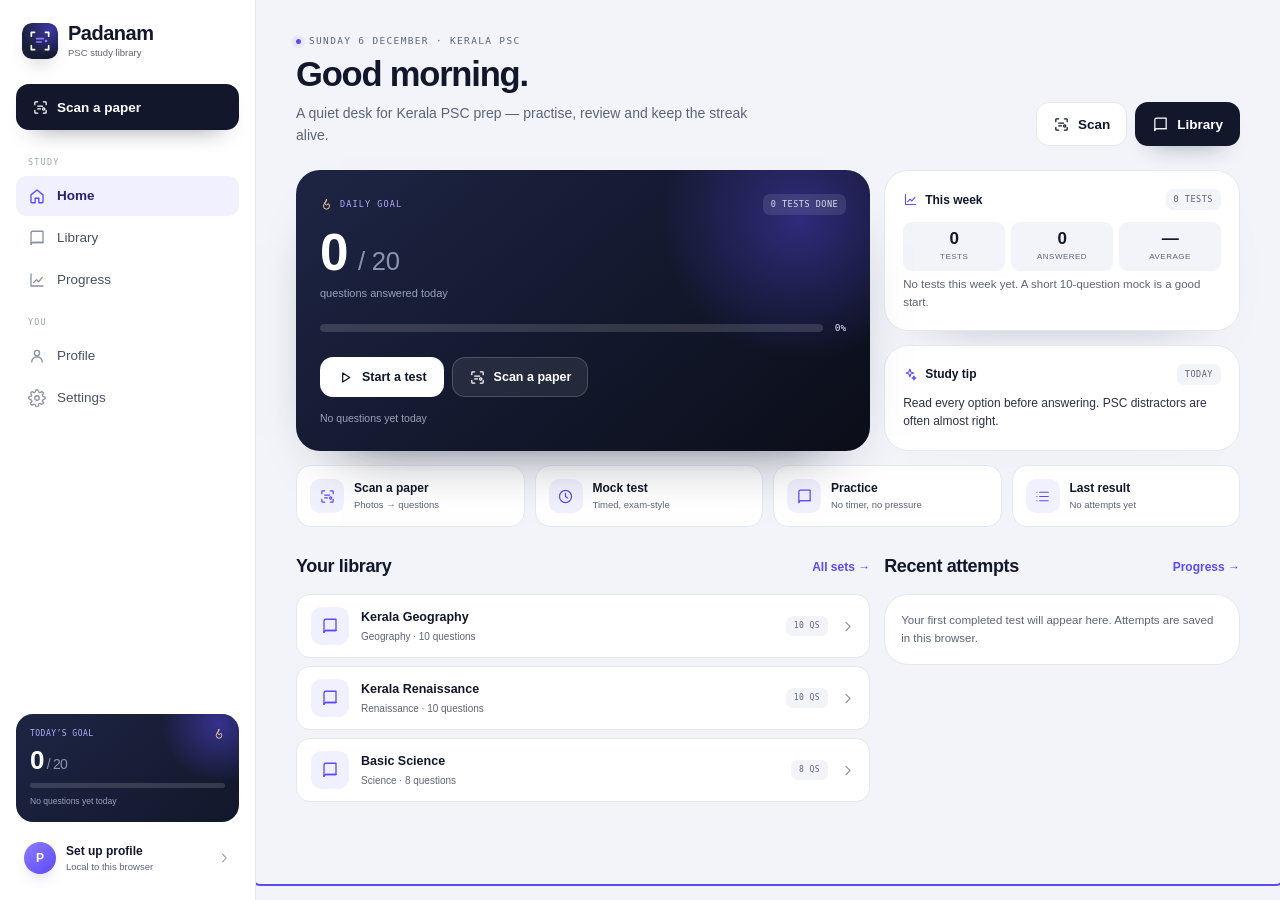
==== web/index.html @ 35c9daf8 "Add browser app with secure Cloudflare Pages scanning proxy" ====
<!doctype html>
<html lang="en">
<head>
<meta charset="utf-8">
<meta name="viewport" content="width=device-width, initial-scale=1, viewport-fit=cover">
<title>Padanam — PSC practice, in your browser</title>
<meta name="description" content="Padanam for the web: scan PSC question papers with Gemini or a custom OpenAI-compatible API, keep a bilingual library, and take practice or timed mock exams. All data stays in your browser.">
<meta name="theme-color" content="#F2F4F9">
<meta name="color-scheme" content="light">
<meta property="og:title" content="Padanam for the web">
<meta property="og:description" content="A bilingual, local-first PSC question library — scan with Gemini or your own OpenAI-compatible endpoint, practise and review in your browser.">
<link rel="icon" href="assets/favicon.svg" type="image/svg+xml">
<link rel="manifest" href="manifest.webmanifest">
<link rel="preload" href="assets/fonts/bricolage_600.ttf" as="font" type="font/ttf" crossorigin>
<link rel="preload" href="assets/fonts/dm_sans_400.ttf" as="font" type="font/ttf" crossorigin>
<link rel="stylesheet" href="css/tokens.css">
<link rel="stylesheet" href="css/app.css">
<link rel="stylesheet" href="css/views.css">
<link rel="stylesheet" href="css/account.css">
<script src="js/data.js" defer></script>
<script src="js/core.js" defer></script>
<script src="js/gemini.js" defer></script>
<script src="js/views.js" defer></script>
<script src="js/app.js" defer></script>
</head>
<body>

<a class="skip-link" href="#view">Skip to content</a>

<svg class="sprite" aria-hidden="true" focusable="false" xmlns="http://www.w3.org/2000/svg">
  <symbol id="i-home" viewBox="0 0 24 24"><path d="M4 10.5 12 4l8 6.5V20a1 1 0 0 1-1 1h-4.5v-6h-5v6H5a1 1 0 0 1-1-1v-9.5Z"/></symbol>
  <symbol id="i-book" viewBox="0 0 24 24"><path d="M4 5.5A2.5 2.5 0 0 1 6.5 3H20v15H6.5A2.5 2.5 0 0 0 4 20.5V5.5Z"/><path d="M4 20.5A2.5 2.5 0 0 1 6.5 18H20"/></symbol>
  <symbol id="i-scan" viewBox="0 0 24 24"><path d="M4 8V5a1 1 0 0 1 1-1h3M16 4h3a1 1 0 0 1 1 1v3M20 16v3a1 1 0 0 1-1 1h-3M8 20H5a1 1 0 0 1-1-1v-3"/><path d="M8 10h7M8 14h4"/><circle cx="16.5" cy="14" r="1.6"/></symbol>
  <symbol id="i-chart" viewBox="0 0 24 24"><path d="M4 20V4M4 20h16"/><path d="m7.5 15.5 3.8-4 2.9 2.9 4.8-5.9"/></symbol>
  <symbol id="i-user" viewBox="0 0 24 24"><circle cx="12" cy="8" r="3.5"/><path d="M5 20a7 7 0 0 1 14 0"/></symbol>
  <symbol id="i-settings" viewBox="0 0 24 24"><circle cx="12" cy="12" r="3"/><path d="M19.4 15a1.7 1.7 0 0 0 .34 1.87l.06.06a2 2 0 1 1-2.83 2.83l-.06-.06a1.7 1.7 0 0 0-1.87-.34 1.7 1.7 0 0 0-1 1.55V22a2 2 0 1 1-4 0v-.09a1.7 1.7 0 0 0-1.11-1.55 1.7 1.7 0 0 0-1.87.34l-.06.06a2 2 0 1 1-2.83-2.83l.06-.06A1.7 1.7 0 0 0 4.6 15a1.7 1.7 0 0 0-1.55-1H3a2 2 0 1 1 0-4h.09A1.7 1.7 0 0 0 4.64 9a1.7 1.7 0 0 0-.34-1.87l-.06-.06a2 2 0 1 1 2.83-2.83l.06.06A1.7 1.7 0 0 0 9 4.64a1.7 1.7 0 0 0 1-1.55V3a2 2 0 1 1 4 0v.09a1.7 1.7 0 0 0 1 1.55 1.7 1.7 0 0 0 1.87-.34l.06-.06a2 2 0 1 1 2.83 2.83l-.06.06A1.7 1.7 0 0 0 19.36 9v.09a1.7 1.7 0 0 0 1.55 1H21a2 2 0 1 1 0 4h-.09a1.7 1.7 0 0 0-1.51.91Z"/></symbol>
  <symbol id="i-plus" viewBox="0 0 24 24"><path d="M12 5v14M5 12h14"/></symbol>
  <symbol id="i-search" viewBox="0 0 24 24"><circle cx="11" cy="11" r="6.5"/><path d="m16 16 4.5 4.5"/></symbol>
  <symbol id="i-upload" viewBox="0 0 24 24"><path d="M12 16V4m0 0L7.5 8.5M12 4l4.5 4.5"/><path d="M4 15.5V19a1 1 0 0 0 1 1h14a1 1 0 0 0 1-1v-3.5"/></symbol>
  <symbol id="i-image" viewBox="0 0 24 24"><rect x="3" y="4" width="18" height="16" rx="2"/><circle cx="8.5" cy="9.5" r="1.5"/><path d="m4 17 5-5 4 4 3-3 4 4"/></symbol>
  <symbol id="i-camera" viewBox="0 0 24 24"><path d="M4 8h3l1.6-2h6.8L17 8h3a1 1 0 0 1 1 1v9a1 1 0 0 1-1 1H4a1 1 0 0 1-1-1V9a1 1 0 0 1 1-1Z"/><circle cx="12" cy="13.5" r="3.2"/></symbol>
  <symbol id="i-spark" viewBox="0 0 24 24"><path d="M11 3.5 12.6 8 17 9.6 12.6 11.2 11 15.7 9.4 11.2 5 9.6 9.4 8 11 3.5Z"/><path d="M17.5 14.5l.9 2.3 2.1.8-2.1.8-.9 2.3-.9-2.3-2.1-.8 2.1-.8.9-2.3Z"/></symbol>
  <symbol id="i-check" viewBox="0 0 24 24"><path d="m5 12.5 4.2 4.2L19 7"/></symbol>
  <symbol id="i-close" viewBox="0 0 24 24"><path d="m6 6 12 12M18 6 6 18"/></symbol>
  <symbol id="i-clock" viewBox="0 0 24 24"><circle cx="12" cy="12" r="8.5"/><path d="M12 7.5V12l3 2"/></symbol>
  <symbol id="i-target" viewBox="0 0 24 24"><circle cx="12" cy="12" r="8.5"/><circle cx="12" cy="12" r="4.5"/><circle cx="12" cy="12" r="1" fill="currentColor" stroke="none"/></symbol>
  <symbol id="i-flame" viewBox="0 0 24 24"><path d="M12 3c.6 3.2-2.6 4.4-2.6 7A3.2 3.2 0 0 0 12 13c1.8 0 3-1.3 3-3 1.5 1.2 2.5 3 2.5 5A5.5 5.5 0 0 1 6.5 15c0-4 3.4-6.4 5.5-12Z"/></symbol>
  <symbol id="i-trophy" viewBox="0 0 24 24"><path d="M7 4h10v5a5 5 0 0 1-10 0V4Z"/><path d="M7 5H4v2.5A3.5 3.5 0 0 0 7.5 11M17 5h3v2.5A3.5 3.5 0 0 1 16.5 11M12 14v4M8 21h8M9 18h6"/></symbol>
  <symbol id="i-arrow-right" viewBox="0 0 24 24"><path d="M4.5 12h15M13 5.5l6.5 6.5L13 18.5"/></symbol>
  <symbol id="i-arrow-left" viewBox="0 0 24 24"><path d="M19.5 12h-15M11 5.5 4.5 12l6.5 6.5"/></symbol>
  <symbol id="i-chevron-left" viewBox="0 0 24 24"><path d="m14.5 5.5-6.5 6.5 6.5 6.5"/></symbol>
  <symbol id="i-chevron-right" viewBox="0 0 24 24"><path d="m9.5 5.5 6.5 6.5-6.5 6.5"/></symbol>
  <symbol id="i-chevron-down" viewBox="0 0 24 24"><path d="m5.5 9.5 6.5 6.5 6.5-6.5"/></symbol>
  <symbol id="i-flag" viewBox="0 0 24 24"><path d="M5 21V4"/><path d="M5 5h13l-2.5 4L18 13H5"/></symbol>
  <symbol id="i-trash" viewBox="0 0 24 24"><path d="M4 7h16M9 7V4.5h6V7M6.5 7l1 13h9l1-13M10 11v5M14 11v5"/></symbol>
  <symbol id="i-edit" viewBox="0 0 24 24"><path d="M4 20h4L19 9l-4-4L4 16v4Z"/><path d="m13.5 6.5 4 4"/></symbol>
  <symbol id="i-download" viewBox="0 0 24 24"><path d="M12 3.5v11m0 0 4.2-4.2M12 14.5 7.8 10.3M4.5 19.5h15"/></symbol>
  <symbol id="i-more" viewBox="0 0 24 24"><circle cx="5" cy="12" r="1.4" fill="currentColor" stroke="none"/><circle cx="12" cy="12" r="1.4" fill="currentColor" stroke="none"/><circle cx="19" cy="12" r="1.4" fill="currentColor" stroke="none"/></symbol>
  <symbol id="i-play" viewBox="0 0 24 24"><path d="M8 5.5v13l10-6.5-10-6.5Z"/></symbol>
  <symbol id="i-refresh" viewBox="0 0 24 24"><path d="M20 11a8 8 0 1 0-2.3 6.3"/><path d="M20 4.5V11h-6.5"/></symbol>
  <symbol id="i-alert" viewBox="0 0 24 24"><path d="M12 3 2.8 20h18.4L12 3Z"/><path d="M12 9v5M12 17.3v.2"/></symbol>
  <symbol id="i-cloud" viewBox="0 0 24 24"><path d="M7 18.5h10a3.5 3.5 0 0 0 .5-7 5.5 5.5 0 0 0-10.4-1.6A4.4 4.4 0 0 0 7 18.5Z"/></symbol>
  <symbol id="i-database" viewBox="0 0 24 24"><ellipse cx="12" cy="5.5" rx="7" ry="2.8"/><path d="M5 5.5v13c0 1.5 3.1 2.8 7 2.8s7-1.3 7-2.8v-13"/><path d="M5 12c0 1.5 3.1 2.8 7 2.8s7-1.3 7-2.8"/></symbol>
  <symbol id="i-file" viewBox="0 0 24 24"><path d="M6 3h8l4 4v14H6V3Z"/><path d="M14 3v4h4M9 12h6M9 16h4"/></symbol>
  <symbol id="i-list" viewBox="0 0 24 24"><path d="M8 6h12M8 12h12M8 18h12M4 6h.1M4 12h.1M4 18h.1"/></symbol>
  <symbol id="i-check-circle" viewBox="0 0 24 24"><circle cx="12" cy="12" r="8.5"/><path d="m8.5 12 2.4 2.4 4.6-5"/></symbol>
  <symbol id="i-x-circle" viewBox="0 0 24 24"><circle cx="12" cy="12" r="8.5"/><path d="m9 9 6 6M15 9l-6 6"/></symbol>
  <symbol id="i-lock" viewBox="0 0 24 24"><rect x="4.5" y="10" width="15" height="10.5" rx="2"/><path d="M8 10V7.5a4 4 0 0 1 8 0V10"/></symbol>
  <symbol id="i-eye" viewBox="0 0 24 24"><path d="M2.5 12S6 5.5 12 5.5 21.5 12 21.5 12 18 18.5 12 18.5 2.5 12 2.5 12Z"/><circle cx="12" cy="12" r="3"/></symbol>
  <symbol id="i-import" viewBox="0 0 24 24"><path d="M12 3.5v11m0 0 4.2-4.2M12 14.5 7.8 10.3"/><path d="M4 15v4a1 1 0 0 0 1 1h14a1 1 0 0 0 1-1v-4"/></symbol>
  <symbol id="i-bookmark" viewBox="0 0 24 24"><path d="M6 3h12v18l-6-4.5L6 21V3Z"/></symbol>
  <symbol id="i-grid" viewBox="0 0 24 24"><rect x="3.5" y="3.5" width="7" height="7" rx="1.5"/><rect x="13.5" y="3.5" width="7" height="7" rx="1.5"/><rect x="3.5" y="13.5" width="7" height="7" rx="1.5"/><rect x="13.5" y="13.5" width="7" height="7" rx="1.5"/></symbol>
</svg>

<div class="app-shell" id="appShell">

  <!-- Desktop rail -->
  <aside class="rail" aria-label="Primary">
    <a class="brand" href="#/home">
      <img class="brand-mark" src="assets/logo.svg" alt="" width="36" height="36">
      <span class="brand-copy">
        <strong>Padanam</strong>
        <small>PSC study library</small>
      </span>
    </a>

    <a class="btn btn-primary rail-cta" href="#/scan">
      <svg class="icon" aria-hidden="true"><use href="#i-scan"/></svg>
      Scan a paper
    </a>

    <nav class="rail-nav" aria-label="Sections">
      <p class="rail-label mono">Study</p>
      <a href="#/home" data-nav="home"><svg class="icon" aria-hidden="true"><use href="#i-home"/></svg>Home</a>
      <a href="#/library" data-nav="library"><svg class="icon" aria-hidden="true"><use href="#i-book"/></svg>Library</a>
      <a href="#/progress" data-nav="progress"><svg class="icon" aria-hidden="true"><use href="#i-chart"/></svg>Progress</a>
      <p class="rail-label mono">You</p>
      <a href="#/profile" data-nav="profile"><svg class="icon" aria-hidden="true"><use href="#i-user"/></svg>Profile</a>
      <a href="#/settings" data-nav="settings"><svg class="icon" aria-hidden="true"><use href="#i-settings"/></svg>Settings</a>
    </nav>

    <div class="rail-bottom">
      <div class="rail-goal">
        <div class="rail-goal-top">
          <span class="mono">Today’s goal</span>
          <svg class="icon" aria-hidden="true"><use href="#i-flame"/></svg>
        </div>
        <p class="rail-goal-value"><span data-bind="goal-done">0</span><span class="muted"> / <span data-bind="goal-total">20</span></span></p>
        <div class="progress progress--dark"><span data-bind="goal-bar" style="width:0%"></span></div>
        <p class="rail-goal-note" data-bind="goal-note">No questions yet today</p>
      </div>

      <a class="rail-user" href="#/profile">
        <span class="avatar avatar--sm" data-bind="avatar">P</span>
        <span class="rail-user-copy">
          <strong data-bind="user-name">Set up profile</strong>
          <small>Local to this browser</small>
        </span>
        <svg class="icon" aria-hidden="true"><use href="#i-chevron-right"/></svg>
      </a>
    </div>
  </aside>

  <!-- Mobile top bar -->
  <header class="mobile-top">
    <a class="brand" href="#/home">
      <img class="brand-mark" src="assets/logo.svg" alt="" width="32" height="32">
      <span class="brand-copy">
        <strong>Padanam</strong>
      </span>
    </a>
    <div class="mobile-actions">
      <a class="icon-btn" href="#/settings" aria-label="Settings">
        <svg class="icon" aria-hidden="true"><use href="#i-settings"/></svg>
      </a>
      <a class="avatar avatar--sm" href="#/profile" data-bind="avatar" aria-label="Profile">P</a>
    </div>
  </header>

  <div class="app-main">
    <main class="view" id="view" tabindex="-1">
      <div class="boot">
        <img src="assets/logo.svg" alt="" width="46" height="46">
        <p>Opening your library…</p>
      </div>
    </main>
  </div>

  <!-- Mobile tabs -->
  <nav class="tabbar" aria-label="Sections">
    <a href="#/home" data-nav="home"><svg class="icon" aria-hidden="true"><use href="#i-home"/></svg><span>Home</span></a>
    <a href="#/library" data-nav="library"><svg class="icon" aria-hidden="true"><use href="#i-book"/></svg><span>Library</span></a>
    <a class="tabbar-scan" href="#/scan" data-nav="scan" aria-label="Scan a paper">
      <span class="tabbar-scan-btn"><svg class="icon" aria-hidden="true"><use href="#i-scan"/></svg></span>
      <span>Scan</span>
    </a>
    <a href="#/progress" data-nav="progress"><svg class="icon" aria-hidden="true"><use href="#i-chart"/></svg><span>Progress</span></a>
    <a href="#/profile" data-nav="profile"><svg class="icon" aria-hidden="true"><use href="#i-user"/></svg><span>Profile</span></a>
  </nav>
</div>

<input type="file" id="importFile" accept="application/json,.json" hidden>

<div id="modalRoot"></div>
<div id="toastRoot" class="toast-root" aria-live="polite" aria-atomic="false"></div>
<p class="sr-only" id="live" role="status" aria-live="polite"></p>

<noscript>
  <div class="noscript">Padanam is a browser app, so JavaScript needs to be enabled. Your library is stored locally in this browser.</div>
</noscript>

</body>
</html>
---- web/css/tokens.css ----
/* =========================================================
   Padanam web — tokens, base UI, forms, overlays
   ========================================================= */

/* ── Fonts ─────────────────────────────────────────────── */
@font-face { font-family: "Bricolage Grotesque"; src: url("../assets/fonts/bricolage_600.ttf") format("truetype"); font-weight: 600; font-style: normal; font-display: swap; }
@font-face { font-family: "Bricolage Grotesque"; src: url("../assets/fonts/bricolage_700.ttf") format("truetype"); font-weight: 700; font-style: normal; font-display: swap; }
@font-face { font-family: "DM Sans"; src: url("../assets/fonts/dm_sans_400.ttf") format("truetype"); font-weight: 400; font-style: normal; font-display: swap; }
@font-face { font-family: "DM Sans"; src: url("../assets/fonts/dm_sans_500.ttf") format("truetype"); font-weight: 500; font-style: normal; font-display: swap; }
@font-face { font-family: "DM Sans"; src: url("../assets/fonts/dm_sans_600.ttf") format("truetype"); font-weight: 600; font-style: normal; font-display: swap; }
@font-face { font-family: "DM Sans"; src: url("../assets/fonts/dm_sans_700.ttf") format("truetype"); font-weight: 700; font-style: normal; font-display: swap; }
@font-face { font-family: "IBM Plex Mono"; src: url("../assets/fonts/plex_mono_400.ttf") format("truetype"); font-weight: 400; font-style: normal; font-display: swap; }
@font-face { font-family: "IBM Plex Mono"; src: url("../assets/fonts/plex_mono_500.ttf") format("truetype"); font-weight: 500; font-style: normal; font-display: swap; }
@font-face { font-family: "Noto Sans Malayalam"; src: url("../assets/fonts/noto_malayalam_400.ttf") format("truetype"); font-weight: 400; font-style: normal; font-display: swap; }
@font-face { font-family: "Noto Sans Malayalam"; src: url("../assets/fonts/noto_malayalam_600.ttf") format("truetype"); font-weight: 600; font-style: normal; font-display: swap; }

/* ── Tokens ────────────────────────────────────────────── */
:root {
  --cloud: #F2F4F9;
  --white: #FFFFFF;
  --navy: #12172B;
  --ink: #12172B;
  --ink-soft: #2B3247;
  --muted: #5D6478;
  --placeholder: #8B91A3;
  --hairline: #E6E8F0;
  --hairline-strong: #D8DCE7;
  --track: #E4E7F0;
  --track-soft: #EDEFF6;
  --surface: #FFFFFF;
  --surface-muted: #F3F4F9;
  --surface-field: #F7F8FB;

  --indigo: #5B4BF6;
  --indigo-deep: #4A3AE2;
  --indigo-soft: #E9E7FE;
  --indigo-wash: #F1F0FE;
  --indigo-text: #2A2170;
  --indigo-pale: #B4AAFF;
  --indigo-mid: #8E7CFF;

  --success: #0F9E7E;
  --success-ink: #0B6B52;
  --success-soft: #E9F7F1;
  --success-wash: #EAF8F2;
  --success-bright: #7DE3C0;
  --amber: #F59E0B;
  --amber-deep: #D99000;
  --amber-ink: #8A5A00;
  --amber-soft: #FFF6E8;
  --orange: #F97316;
  --orange-soft: #FFF1E4;
  --danger: #D64545;
  --danger-ink: #973434;
  --danger-soft: #FDECEC;

  --card-top: #1E2544;
  --card-bottom: #12172B;
  --dark: #0B0E18;
  --dark-surface: #141A2E;

  --font-display: "Bricolage Grotesque", "Trebuchet MS", sans-serif;
  --font-body: "DM Sans", "Segoe UI", sans-serif;
  --font-mono: "IBM Plex Mono", "Cascadia Mono", monospace;
  --font-ml: "Noto Sans Malayalam", "Nirmala UI", sans-serif;

  --rail-w: 256px;
  --top-h: 64px;
  --tab-h: 72px;
  --radius: 24px;
  --radius-md: 18px;
  --radius-sm: 13px;
  --shadow-card: 0 26px 60px -52px rgba(18, 23, 43, .55);
  --shadow-pop: 0 34px 70px -30px rgba(18, 23, 43, .45);
  --ease: cubic-bezier(.2, .65, .3, 1);
}

/* ── Reset & base ─────────────────────────────────────── */
*, *::before, *::after { box-sizing: border-box; }
html { -webkit-text-size-adjust: 100%; scroll-behavior: smooth; }
body {
  margin: 0;
  min-height: 100vh;
  background: var(--cloud);
  color: var(--navy);
  font-family: var(--font-body);
  font-size: 15px;
  line-height: 1.5;
  -webkit-font-smoothing: antialiased;
  text-rendering: optimizeLegibility;
}
body.modal-open { overflow: hidden; }

img, svg { display: block; max-width: 100%; }
a { color: inherit; }
p { margin: 0; }
h1, h2, h3, h4 { margin: 0; font-family: var(--font-display); font-weight: 600; letter-spacing: -.02em; }
ul, ol, dl, dd { margin: 0; padding: 0; }
li { list-style: none; }
button, input, select, textarea { font: inherit; color: inherit; }
button { cursor: pointer; }
button:disabled { cursor: not-allowed; }
[hidden] { display: none !important; }
::selection { background: var(--indigo-soft); color: var(--indigo-text); }

:focus-visible { outline: 2px solid var(--indigo); outline-offset: 2px; border-radius: 4px; }
input:focus-visible, select:focus-visible, textarea:focus-visible { outline: none; }

/* ── Utilities ────────────────────────────────────────── */
.sprite { position: absolute; width: 0; height: 0; overflow: hidden; }
.icon { width: 18px; height: 18px; flex: none; fill: none; stroke: currentColor; stroke-width: 1.75; stroke-linecap: round; stroke-linejoin: round; }
.icon--fill { fill: currentColor; stroke: none; }
.icon--sm { width: 15px; height: 15px; }
.icon--lg { width: 22px; height: 22px; }

.mono { font-family: var(--font-mono); letter-spacing: .06em; }
.ml, [lang="ml"] { font-family: var(--font-ml); letter-spacing: 0; }
.muted { color: var(--muted); }
.faint { color: var(--placeholder); }
.nowrap { white-space: nowrap; }
.center { text-align: center; }
.stretch { width: 100%; }
.sr-only { position: absolute; width: 1px; height: 1px; padding: 0; margin: -1px; overflow: hidden; clip: rect(0 0 0 0); white-space: nowrap; border: 0; }

.skip-link {
  position: fixed;
  top: 10px; left: 10px;
  z-index: 200;
  transform: translateY(-150%);
  padding: 10px 14px;
  border-radius: 10px;
  background: var(--navy);
  color: #fff;
  font-size: 13px;
  font-weight: 600;
  text-decoration: none;
  transition: transform .18s;
}
.skip-link:focus { transform: none; }

.noscript {
  position: fixed;
  inset: auto 16px 16px;
  z-index: 100;
  padding: 14px 16px;
  border-radius: 12px;
  background: var(--danger-soft);
  color: var(--danger-ink);
  font-size: 13px;
  text-align: center;
}

/* ── Type ─────────────────────────────────────────────── */
.eyebrow {
  display: flex;
  align-items: center;
  gap: 8px;
  font-family: var(--font-mono);
  font-size: 9.5px;
  font-weight: 500;
  letter-spacing: .14em;
  text-transform: uppercase;
  color: var(--muted);
}
.eyebrow-dot {
  width: 5px; height: 5px;
  border-radius: 50%;
  background: var(--indigo);
  box-shadow: 0 0 0 4px var(--indigo-soft);
  flex: none;
}
.page-title {
  margin-top: 8px;
  font-size: clamp(1.75rem, 2.7vw, 2.3rem);
  line-height: 1.08;
  letter-spacing: -.035em;
}
.page-sub {
  max-width: 60ch;
  margin-top: 8px;
  color: var(--muted);
  font-size: 14px;
  line-height: 1.6;
}
.section-title { font-size: 18px; letter-spacing: -.02em; }
.section-head {
  display: flex;
  align-items: center;
  justify-content: space-between;
  gap: 14px;
  margin-bottom: 14px;
}
.section-head .link {
  font-size: 12px;
  font-weight: 600;
  color: var(--indigo);
  text-decoration: none;
  white-space: nowrap;
}
.section-head .link:hover { text-decoration: underline; text-underline-offset: 3px; }

.link {
  color: var(--indigo);
  font-weight: 600;
  text-decoration: none;
}
.link:hover { text-decoration: underline; text-underline-offset: 3px; }

/* ── Buttons ──────────────────────────────────────────── */
.btn {
  display: inline-flex;
  align-items: center;
  justify-content: center;
  gap: 8px;
  height: 44px;
  padding: 0 16px;
  border: 1px solid transparent;
  border-radius: 13px;
  background: transparent;
  color: var(--navy);
  font-family: var(--font-body);
  font-size: 13.5px;
  font-weight: 600;
  line-height: 1;
  text-decoration: none;
  white-space: nowrap;
  transition: background .16s, border-color .16s, color .16s, transform .16s, box-shadow .16s;
}
.btn .icon { width: 17px; height: 17px; }
.btn:hover { transform: translateY(-1px); }
.btn:active { transform: none; }
.btn:disabled, .btn[aria-disabled="true"] {
  opacity: .5;
  transform: none;
  pointer-events: none;
}

.btn-primary { background: var(--navy); color: #fff; box-shadow: 0 12px 24px -18px rgba(18, 23, 43, .9); }
.btn-primary:hover { background: #1B2140; box-shadow: 0 18px 30px -20px rgba(18, 23, 43, .8); }
.btn-indigo { background: var(--indigo); color: #fff; box-shadow: 0 12px 24px -16px rgba(91, 75, 246, .8); }
.btn-indigo:hover { background: var(--indigo-deep); }
.btn-soft { background: var(--indigo-wash); color: var(--indigo-text); border-color: #E4E0FD; }
.btn-soft:hover { background: var(--indigo-soft); }
.btn-ghost { background: #fff; border-color: var(--hairline); }
.btn-ghost:hover { border-color: var(--hairline-strong); background: var(--surface-field); }
.btn-subtle { background: var(--surface-muted); color: var(--ink-soft); }
.btn-subtle:hover { background: var(--track-soft); }
.btn-danger { background: var(--danger-soft); color: var(--danger-ink); border-color: #F6D4D4; }
.btn-danger:hover { background: #FBE1E1; }
.btn-danger-solid { background: var(--danger); color: #fff; }
.btn-danger-solid:hover { background: #C33A3A; }
.btn-white { background: #fff; color: var(--navy); }
.btn-white:hover { background: #F3F4FA; }
.btn-dark-ghost { background: rgba(255, 255, 255, .08); color: #fff; border-color: rgba(255, 255, 255, .18); }
.btn-dark-ghost:hover { background: rgba(255, 255, 255, .14); }
.btn-sm { height: 36px; padding: 0 12px; font-size: 12px; border-radius: 11px; gap: 6px; }
.btn-sm .icon { width: 14px; height: 14px; }
.btn-lg { height: 50px; padding: 0 20px; font-size: 14.5px; border-radius: 15px; }
.btn-block { width: 100%; }
.btn-icon { width: 38px; height: 38px; padding: 0; border-radius: 11px; }
.btn-icon.btn-sm { width: 32px; height: 32px; }

.icon-btn {
  display: grid;
  place-items: center;
  width: 38px; height: 38px;
  border: 1px solid var(--hairline);
  border-radius: 11px;
  background: #fff;
  color: var(--navy);
  text-decoration: none;
  transition: background .15s, border-color .15s;
}
.icon-btn:hover { background: var(--surface-field); border-color: var(--hairline-strong); }
.icon-btn .icon { width: 18px; height: 18px; }
.icon-btn--bare { border-color: transparent; background: transparent; }
.icon-btn--bare:hover { background: var(--surface-muted); }

/* ── Chips / badges ───────────────────────────────────── */
.chip {
  display: inline-flex;
  align-items: center;
  gap: 5px;
  max-width: 100%;
  padding: 5px 8px;
  border-radius: 7px;
  background: var(--surface-muted);
  color: var(--muted);
  font-family: var(--font-mono);
  font-size: 8.5px;
  font-weight: 500;
  line-height: 1.3;
  letter-spacing: .06em;
  text-transform: uppercase;
  white-space: nowrap;
}
.chip .icon { width: 11px; height: 11px; }
.chip--indigo { background: var(--indigo-soft); color: var(--indigo-text); }
.chip--success { background: var(--success-soft); color: var(--success-ink); }
.chip--amber { background: var(--amber-soft); color: var(--amber-ink); }
.chip--danger { background: var(--danger-soft); color: var(--danger-ink); }
.chip--orange { background: var(--orange-soft); color: #9A4710; }
.chip--dark { background: rgba(255, 255, 255, .1); color: #D9DEEC; }
.chip--plain { background: transparent; border: 1px solid var(--hairline); color: var(--muted); }
.chip--ml { font-family: var(--font-ml); text-transform: none; letter-spacing: 0; font-size: 9.5px; }

.tag-row { display: flex; flex-wrap: wrap; gap: 5px; }

.dot {
  width: 6px; height: 6px;
  border-radius: 50%;
  background: var(--success);
  flex: none;
}
.dot--amber { background: var(--amber); }
.dot--danger { background: var(--danger); }
.dot--muted { background: var(--placeholder); }

/* ── Surfaces ─────────────────────────────────────────── */
.card {
  border: 1px solid var(--hairline);
  border-radius: var(--radius);
  background: var(--surface);
  box-shadow: var(--shadow-card);
}
.card-pad { padding: 22px; }
.card-pad-sm { padding: 16px; }
.dark-card {
  position: relative;
  overflow: hidden;
  border-radius: var(--radius);
  background: linear-gradient(140deg, var(--card-top), var(--card-bottom) 58%, var(--dark));
  color: #fff;
  box-shadow: 0 30px 60px -45px rgba(18, 23, 43, .9);
}
.dark-card::after {
  content: "";
  position: absolute;
  top: -100px; right: -80px;
  width: 300px; height: 300px;
  border-radius: 50%;
  background: radial-gradient(circle, rgba(91, 75, 246, .4), transparent 66%);
  pointer-events: none;
}
.dark-card > * { position: relative; z-index: 1; }
.divider { height: 1px; background: var(--hairline); border: 0; margin: 0; }
.flat { border: 1px solid var(--hairline); border-radius: var(--radius-md); background: var(--surface-field); }

/* ── Forms ────────────────────────────────────────────── */
.field { display: flex; flex-direction: column; gap: 6px; }
.field + .field { margin-top: 14px; }
.field-label {
  font-size: 11px;
  font-weight: 600;
  letter-spacing: .01em;
  color: var(--ink-soft);
}
.field-hint { color: var(--muted); font-size: 11px; line-height: 1.5; }
.input, .textarea, .select {
  width: 100%;
  min-height: 44px;
  padding: 10px 12px;
  border: 1px solid var(--hairline);
  border-radius: 12px;
  background: var(--surface-field);
  color: var(--navy);
  font-family: var(--font-body);
  font-size: 14px;
  transition: border-color .15s, background .15s, box-shadow .15s;
}
.input::placeholder, .textarea::placeholder { color: var(--placeholder); }
.input:hover, .textarea:hover, .select:hover { border-color: var(--hairline-strong); }
.input:focus, .textarea:focus, .select:focus {
  border-color: var(--indigo);
  background: #fff;
  box-shadow: 0 0 0 3px var(--indigo-wash);
}
.textarea { min-height: 92px; resize: vertical; line-height: 1.55; }
.select {
  appearance: none;
  padding-right: 34px;
  background-image: url("data:image/svg+xml,%3Csvg xmlns='http://www.w3.org/2000/svg' width='16' height='16' viewBox='0 0 24 24' fill='none' stroke='%235D6478' stroke-width='2' stroke-linecap='round'%3E%3Cpath d='m6 9 6 6 6-6'/%3E%3C/svg%3E");
  background-repeat: no-repeat;
  background-position: right 12px center;
  cursor: pointer;
}
.input[lang="ml"], .textarea[lang="ml"] { font-family: var(--font-ml); }
.input-icon { position: relative; }
.input-icon .icon {
  position: absolute;
  top: 50%; left: 12px;
  transform: translateY(-50%);
  width: 17px; height: 17px;
  color: var(--placeholder);
  pointer-events: none;
}
.input-icon .input { padding-left: 38px; }

.form-grid { display: grid; grid-template-columns: 1fr 1fr; gap: 14px; }
.form-grid .field + .field { margin-top: 0; }
.form-row { display: flex; align-items: flex-end; gap: 10px; flex-wrap: wrap; }
.form-row .field { flex: 1; min-width: 180px; }
.form-actions { display: flex; align-items: center; gap: 10px; margin-top: 18px; flex-wrap: wrap; }
.form-actions .spacer { flex: 1; }

.check-row { display: flex; align-items: flex-start; gap: 9px; font-size: 12.5px; color: var(--muted); }
.check-row input { width: 16px; height: 16px; margin-top: 2px; accent-color: var(--indigo); }

/* ── Progress & scores ────────────────────────────────── */
.progress {
  height: 6px;
  border-radius: 10px;
  background: var(--track-soft);
  overflow: hidden;
}
.progress > span {
  display: block;
  height: 100%;
  border-radius: inherit;
  background: var(--indigo);
  transition: width .45s var(--ease);
}
.progress--dark { background: rgba(255, 255, 255, .14); }
.progress--dark > span { background: linear-gradient(90deg, var(--indigo-mid), var(--indigo-pale)); }
.progress--success > span { background: var(--success); }
.progress--amber > span { background: var(--amber); }
.progress--slim { height: 4px; }

.ring {
  --pct: 0;
  --ring-color: var(--indigo);
  --ring-track: #E7E8F1;
  position: relative;
  display: grid;
  place-items: center;
  width: 88px; height: 88px;
  border-radius: 50%;
  background: conic-gradient(var(--ring-color) calc(var(--pct) * 1%), var(--ring-track) 0);
  flex: none;
}
.ring::after {
  content: "";
  position: absolute;
  inset: 8px;
  border-radius: 50%;
  background: #fff;
}
.ring-inner {
  position: relative;
  z-index: 1;
  display: flex;
  flex-direction: column;
  align-items: center;
  line-height: 1;
}
.ring-inner strong { font-family: var(--font-display); font-size: 21px; font-weight: 600; letter-spacing: -.03em; }
.ring-inner small { margin-top: 3px; font-family: var(--font-mono); font-size: 7px; letter-spacing: .08em; text-transform: uppercase; color: var(--placeholder); }
.ring--sm { width: 52px; height: 52px; }
.ring--sm::after { inset: 5px; }
.ring--sm .ring-inner strong { font-size: 13px; }
.ring--sm .ring-inner small { display: none; }
.ring--lg { width: 144px; height: 144px; }
.ring--lg::after { inset: 11px; }
.ring--lg .ring-inner strong { font-size: 40px; }
.ring--lg .ring-inner small { font-size: 8px; margin-top: 5px; }
.ring--success { --ring-color: var(--success); }
.ring--danger { --ring-color: var(--danger); }
.ring--amber { --ring-color: var(--amber); }

.stat-tile {
  padding: 15px;
  border: 1px solid var(--hairline);
  border-radius: var(--radius-sm);
  background: #fff;
}
.stat-tile strong { display: block; font-family: var(--font-display); font-size: 24px; font-weight: 600; line-height: 1.1; letter-spacing: -.03em; }
.stat-tile span { display: block; margin-top: 3px; color: var(--muted); font-size: 11px; }
.stat-tile .icon { width: 15px; height: 15px; color: var(--indigo); margin-bottom: 8px; }

.kpi-grid { display: grid; grid-template-columns: repeat(4, 1fr); gap: 12px; }

/* ── Segmented control ────────────────────────────────── */
.segmented {
  display: inline-flex;
  gap: 2px;
  padding: 3px;
  border: 1px solid var(--hairline);
  border-radius: 11px;
  background: var(--surface-muted);
}
.segmented button, .segmented a {
  display: inline-flex;
  align-items: center;
  justify-content: center;
  gap: 5px;
  min-height: 30px;
  padding: 4px 11px;
  border: 0;
  border-radius: 8px;
  background: transparent;
  color: var(--muted);
  font-size: 11.5px;
  font-weight: 600;
  text-decoration: none;
  white-space: nowrap;
  transition: background .15s, color .15s, box-shadow .15s;
}
.segmented button:hover, .segmented a:hover { color: var(--navy); }
.segmented .is-active {
  background: #fff;
  color: var(--navy);
  box-shadow: 0 1px 3px rgba(18, 23, 43, .14);
}
.segmented--dark { background: rgba(255, 255, 255, .08); border-color: rgba(255, 255, 255, .12); }
.segmented--dark button { color: #A9B1C9; }
.segmented--dark .is-active { background: rgba(255, 255, 255, .16); color: #fff; box-shadow: none; }
.segmented[lang="ml"] button { font-family: var(--font-ml); font-size: 11px; }

/* ── Avatar ───────────────────────────────────────────── */
.avatar {
  display: inline-grid;
  place-items: center;
  width: 40px; height: 40px;
  border-radius: 50%;
  background: linear-gradient(140deg, var(--indigo-mid), var(--indigo));
  color: #fff;
  font-family: var(--font-display);
  font-size: 15px;
  font-weight: 600;
  text-decoration: none;
  flex: none;
  box-shadow: 0 8px 16px -10px rgba(91, 75, 246, .8);
}
.avatar--sm { width: 32px; height: 32px; font-size: 12px; }
.avatar--lg { width: 64px; height: 64px; font-size: 24px; }

/* ── Empty state ──────────────────────────────────────── */
.empty {
  display: flex;
  flex-direction: column;
  align-items: center;
  padding: 48px 24px;
  text-align: center;
}
.empty-icon {
  display: grid;
  place-items: center;
  width: 56px; height: 56px;
  margin-bottom: 16px;
  border-radius: 18px;
  background: var(--indigo-wash);
  color: var(--indigo);
}
.empty-icon .icon { width: 26px; height: 26px; }
.empty h3 { font-size: 19px; }
.empty p { max-width: 44ch; margin-top: 6px; color: var(--muted); font-size: 13px; line-height: 1.6; }
.empty .btn { margin-top: 18px; }
.empty-actions { display: flex; flex-wrap: wrap; gap: 8px; justify-content: center; }

/* ── Modal ────────────────────────────────────────────── */
.modal-backdrop {
  position: fixed;
  inset: 0;
  z-index: 120;
  display: flex;
  align-items: center;
  justify-content: center;
  padding: 20px;
  background: rgba(11, 14, 24, .55);
  -webkit-backdrop-filter: blur(4px);
  backdrop-filter: blur(4px);
  animation: fadeIn .18s ease;
}
.modal {
  width: min(520px, 100%);
  max-height: min(88vh, 860px);
  overflow: auto;
  border-radius: 22px;
  background: #fff;
  box-shadow: var(--shadow-pop);
  animation: modalIn .22s var(--ease);
}
.modal--wide { width: min(720px, 100%); }
.modal-head {
  position: sticky;
  top: 0;
  z-index: 1;
  display: flex;
  align-items: flex-start;
  justify-content: space-between;
  gap: 16px;
  padding: 20px 22px 14px;
  background: #fff;
  border-bottom: 1px solid transparent;
}
.modal-head h3 { font-size: 20px; letter-spacing: -.025em; }
.modal-head p { margin-top: 3px; color: var(--muted); font-size: 12px; line-height: 1.5; }
.modal-body { padding: 4px 22px 20px; }
.modal-foot {
  position: sticky;
  bottom: 0;
  display: flex;
  align-items: center;
  justify-content: flex-end;
  gap: 8px;
  padding: 14px 22px;
  background: linear-gradient(transparent, #fff 30%);
  flex-wrap: wrap;
}
.modal-foot .spacer { flex: 1; }
.modal-close { flex: none; }

@keyframes fadeIn { from { opacity: 0; } to { opacity: 1; } }
@keyframes modalIn { from { opacity: 0; transform: translateY(10px) scale(.985); } to { opacity: 1; transform: none; } }

/* ── Toast ────────────────────────────────────────────── */
.toast-root {
  position: fixed;
  z-index: 150;
  right: 20px;
  bottom: 20px;
  display: flex;
  flex-direction: column;
  gap: 8px;
  width: min(360px, calc(100% - 32px));
  pointer-events: none;
}
.toast {
  display: flex;
  align-items: flex-start;
  gap: 9px;
  padding: 12px 14px;
  border: 1px solid var(--hairline);
  border-radius: 13px;
  background: #fff;
  box-shadow: var(--shadow-pop);
  color: var(--ink-soft);
  font-size: 12.5px;
  line-height: 1.45;
  animation: toastIn .22s var(--ease);
  pointer-events: auto;
}
.toast .icon { width: 16px; height: 16px; margin-top: 1px; color: var(--success); }
.toast--error .icon { color: var(--danger); }
.toast--info .icon { color: var(--indigo); }
.toast strong { display: block; font-size: 12.5px; color: var(--navy); }
.toast p { margin-top: 2px; color: var(--muted); }
@keyframes toastIn { from { opacity: 0; transform: translateY(8px); } to { opacity: 1; transform: none; } }

/* ── Boot ─────────────────────────────────────────────── */
.boot {
  display: flex;
  flex-direction: column;
  align-items: center;
  gap: 14px;
  padding: 18vh 20px;
  color: var(--muted);
  font-size: 13px;
}
.boot img { border-radius: 14px; box-shadow: var(--shadow-card); }

/* ── Small screens: base ──────────────────────────────── */
@media (max-width: 720px) {
  body { font-size: 14px; }
  .page-title { font-size: clamp(1.6rem, 7vw, 2rem); }
  .page-sub { font-size: 13px; }
  .card-pad { padding: 18px; }
  .kpi-grid { grid-template-columns: 1fr 1fr; }
  .form-grid { grid-template-columns: 1fr; gap: 12px; }
  .form-grid .field + .field { margin-top: 0; }
  .modal-backdrop { padding: 10px; align-items: flex-end; }
  .modal { border-radius: 20px; max-height: 92vh; width: 100%; }
  .modal-head { padding: 17px 18px 12px; }
  .modal-body { padding: 4px 18px 16px; }
  .modal-foot { padding: 12px 18px calc(12px + env(safe-area-inset-bottom)); }
  .modal-foot .btn { flex: 1; }
  .toast-root { right: 12px; bottom: calc(12px + var(--tab-h) + env(safe-area-inset-bottom)); left: 12px; width: auto; }
  .btn { height: 42px; }
}

@media (prefers-reduced-motion: reduce) {
  html { scroll-behavior: auto; }
  *, *::before, *::after {
    animation-duration: .001ms !important;
    animation-iteration-count: 1 !important;
    transition-duration: .001ms !important;
  }
}
---- web/css/app.css ----
/* =========================================================
   Padanam web — shell, dashboard, library, set detail
   ========================================================= */

/* ── Shell ────────────────────────────────────────────── */
.app-shell { min-height: 100vh; }

.rail {
  position: fixed;
  inset: 0 auto 0 0;
  z-index: 40;
  display: flex;
  flex-direction: column;
  width: var(--rail-w);
  padding: 22px 16px 18px;
  border-right: 1px solid var(--hairline);
  background: #fff;
}
.brand {
  display: flex;
  align-items: center;
  gap: 10px;
  padding: 0 6px;
  text-decoration: none;
}
.brand-mark {
  width: 36px; height: 36px;
  border-radius: 10px;
  box-shadow: 0 10px 20px -12px rgba(18, 23, 43, .7);
  flex: none;
}
.brand-copy { display: flex; flex-direction: column; min-width: 0; }
.brand-copy strong {
  font-family: var(--font-display);
  font-size: 20px;
  font-weight: 600;
  line-height: 1.15;
  letter-spacing: -.025em;
  color: var(--navy);
}
.brand-copy small { margin-top: 1px; color: var(--muted); font-size: 9.5px; }

.rail-cta {
  width: 100%;
  margin-top: 24px;
  justify-content: flex-start;
  height: 46px;
  padding: 0 15px;
}
.rail-nav { display: flex; flex-direction: column; gap: 2px; margin-top: 26px; }
.rail-label {
  padding: 0 12px;
  margin: 14px 0 5px;
  color: #A0A6B8;
  font-family: var(--font-mono);
  font-size: 8.5px;
  font-weight: 500;
  letter-spacing: .14em;
  text-transform: uppercase;
}
.rail-label:first-child { margin-top: 0; }
.rail-nav a {
  display: flex;
  align-items: center;
  gap: 11px;
  height: 40px;
  padding: 0 12px;
  border-radius: 11px;
  color: #4A5165;
  font-size: 13.5px;
  font-weight: 500;
  text-decoration: none;
  transition: background .15s, color .15s;
}
.rail-nav a .icon { width: 18px; height: 18px; color: #8B91A3; transition: color .15s; }
.rail-nav a:hover { background: var(--surface-muted); color: var(--navy); }
.rail-nav a:hover .icon { color: var(--navy); }
.rail-nav a.is-active { background: var(--indigo-wash); color: var(--indigo-text); font-weight: 600; }
.rail-nav a.is-active .icon { color: var(--indigo); }

.rail-bottom { margin-top: auto; padding-top: 20px; }
.rail-goal {
  position: relative;
  overflow: hidden;
  padding: 14px;
  border-radius: 17px;
  background: linear-gradient(140deg, var(--card-top), var(--card-bottom));
  color: #fff;
}
.rail-goal::after {
  content: "";
  position: absolute;
  top: -50px; right: -40px;
  width: 120px; height: 120px;
  border-radius: 50%;
  background: radial-gradient(circle, rgba(91, 75, 246, .45), transparent 68%);
}
.rail-goal > * { position: relative; z-index: 1; }
.rail-goal-top {
  display: flex;
  align-items: center;
  justify-content: space-between;
  gap: 8px;
  color: var(--indigo-pale);
  font-family: var(--font-mono);
  font-size: 8px;
  letter-spacing: .12em;
  text-transform: uppercase;
}
.rail-goal-top .icon { width: 12px; height: 12px; color: #FFD9A0; }
.rail-goal-value {
  margin-top: 7px;
  font-family: var(--font-display);
  font-size: 26px;
  font-weight: 600;
  line-height: 1;
  letter-spacing: -.03em;
}
.rail-goal-value .muted { color: #8B93AE; font-size: 14px; font-weight: 400; }
.rail-goal .progress { margin-top: 10px; height: 5px; }
.rail-goal-note { margin-top: 7px; color: #9AA2BC; font-size: 8.5px; }

.rail-user {
  display: flex;
  align-items: center;
  gap: 10px;
  margin-top: 12px;
  padding: 8px;
  border-radius: 12px;
  text-decoration: none;
  transition: background .15s;
}
.rail-user:hover { background: var(--surface-muted); }
.rail-user-copy { display: flex; flex-direction: column; min-width: 0; flex: 1; }
.rail-user-copy strong {
  overflow: hidden;
  color: var(--navy);
  font-size: 12px;
  font-weight: 600;
  text-overflow: ellipsis;
  white-space: nowrap;
}
.rail-user-copy small { color: var(--muted); font-size: 9.5px; }
.rail-user > .icon { width: 14px; height: 14px; color: var(--placeholder); }

.app-main { margin-left: var(--rail-w); min-height: 100vh; }
.view {
  width: 100%;
  max-width: 1140px;
  margin: 0 auto;
  padding: 34px 40px 80px;
}

/* Mobile top bar & tabs (hidden on desktop) */
.mobile-top { display: none; }
.tabbar { display: none; }

/* Exam focus mode */
body.is-exam .rail { display: none; }
body.is-exam .app-main { margin-left: 0; }
body.is-exam .view { max-width: 1080px; padding: 26px 32px 64px; }
body.is-exam .mobile-top, body.is-exam .tabbar { display: none; }

/* ── Page head ────────────────────────────────────────── */
.page-head {
  display: flex;
  align-items: flex-end;
  justify-content: space-between;
  gap: 20px;
  margin-bottom: 24px;
  flex-wrap: wrap;
}
.page-head-main { min-width: 0; }
.head-actions { display: flex; align-items: center; gap: 8px; flex-wrap: wrap; }

.back-link {
  display: inline-flex;
  align-items: center;
  gap: 5px;
  margin-bottom: 12px;
  color: var(--muted);
  font-size: 12px;
  font-weight: 600;
  text-decoration: none;
}
.back-link .icon { width: 14px; height: 14px; }
.back-link:hover { color: var(--navy); }

/* ── Home ─────────────────────────────────────────────── */
.home-hero {
  display: grid;
  grid-template-columns: 1.42fr .88fr;
  gap: 14px;
  align-items: stretch;
}
.goal-card { padding: 24px; min-height: 220px; display: flex; flex-direction: column; }
.goal-top { display: flex; align-items: center; justify-content: space-between; gap: 12px; }
.goal-kicker {
  display: flex;
  align-items: center;
  gap: 7px;
  color: var(--indigo-pale);
  font-family: var(--font-mono);
  font-size: 8.5px;
  letter-spacing: .13em;
  text-transform: uppercase;
}
.goal-kicker .icon { width: 13px; height: 13px; color: #FFD9A0; }
.goal-value {
  margin-top: 12px;
  font-family: var(--font-display);
  font-size: clamp(2.5rem, 4.5vw, 3.2rem);
  font-weight: 600;
  line-height: 1;
  letter-spacing: -.045em;
}
.goal-value span { color: #8B93AE; font-size: .5em; font-weight: 400; letter-spacing: -.01em; }
.goal-caption { margin-top: 6px; color: #9AA2BC; font-size: 11px; }
.goal-bar-row { display: flex; align-items: center; gap: 12px; margin-top: 20px; }
.goal-bar-row .progress { flex: 1; height: 8px; }
.goal-percent { color: var(--indigo-soft); font-family: var(--font-mono); font-size: 9.5px; }
.goal-actions { display: flex; flex-wrap: wrap; gap: 8px; margin-top: auto; padding-top: 22px; }
.goal-actions .btn { height: 40px; font-size: 12.5px; }
.goal-note { margin-top: 14px; color: #9AA2BC; font-size: 10.5px; line-height: 1.5; }

.side-stack { display: flex; flex-direction: column; gap: 14px; }
.side-card { padding: 18px; flex: 1; display: flex; flex-direction: column; }
.side-card-top { display: flex; align-items: center; justify-content: space-between; gap: 10px; }
.side-card-title { display: flex; align-items: center; gap: 7px; font-size: 12px; font-weight: 600; }
.side-card-title .icon { width: 15px; height: 15px; color: var(--indigo); }
.side-card p { margin-top: 5px; color: var(--muted); font-size: 11.5px; line-height: 1.55; }
.resume-card { border-color: #DDD8FC; background: linear-gradient(160deg, #fff, #F7F5FF); }
.resume-timer { margin-top: 8px; font-family: var(--font-mono); font-size: 22px; font-weight: 500; letter-spacing: -.02em; }
.resume-actions { display: flex; gap: 7px; margin-top: auto; padding-top: 12px; }
.week-stats { display: grid; grid-template-columns: repeat(3, 1fr); gap: 6px; margin-top: 12px; }
.week-stats div { padding: 8px 6px; border-radius: 9px; background: var(--surface-muted); text-align: center; }
.week-stats strong { display: block; font-family: var(--font-display); font-size: 17px; line-height: 1.1; letter-spacing: -.02em; }
.week-stats span { display: block; margin-top: 2px; color: var(--muted); font-size: 8px; text-transform: uppercase; letter-spacing: .06em; }

.quick-grid {
  display: grid;
  grid-template-columns: repeat(4, 1fr);
  gap: 10px;
  margin-top: 14px;
}
.quick-action {
  display: flex;
  align-items: center;
  gap: 10px;
  padding: 13px;
  border: 1px solid var(--hairline);
  border-radius: 15px;
  background: #fff;
  color: var(--navy);
  text-decoration: none;
  transition: transform .16s, border-color .16s, box-shadow .16s;
}
.quick-action:hover { transform: translateY(-2px); border-color: #DDD8FC; box-shadow: 0 18px 30px -28px rgba(18, 23, 43, .5); }
.quick-icon {
  display: grid;
  place-items: center;
  width: 34px; height: 34px;
  border-radius: 10px;
  background: var(--indigo-wash);
  color: var(--indigo);
  flex: none;
}
.quick-icon .icon { width: 17px; height: 17px; }
.quick-action strong { display: block; font-size: 12px; font-weight: 600; }
.quick-action small { display: block; margin-top: 1px; color: var(--muted); font-size: 9.5px; }

.home-bottom { display: grid; grid-template-columns: 1.42fr .88fr; gap: 14px; margin-top: 26px; }
.home-col { min-width: 0; }

.set-list { display: flex; flex-direction: column; gap: 8px; }
.set-row {
  display: flex;
  align-items: center;
  gap: 12px;
  padding: 12px 14px;
  border: 1px solid var(--hairline);
  border-radius: 14px;
  background: #fff;
  text-decoration: none;
  transition: border-color .15s, transform .15s;
}
.set-row:hover { border-color: #DCD7FB; transform: translateY(-1px); }
.set-row-icon {
  display: grid;
  place-items: center;
  width: 38px; height: 38px;
  border-radius: 11px;
  background: var(--indigo-wash);
  color: var(--indigo);
  flex: none;
}
.set-row-icon .icon { width: 18px; height: 18px; }
.set-row-copy { display: flex; flex-direction: column; min-width: 0; flex: 1; }
.set-row-copy strong { overflow: hidden; font-size: 12.5px; font-weight: 600; text-overflow: ellipsis; white-space: nowrap; }
.set-row-copy small { margin-top: 2px; color: var(--muted); font-size: 10px; }
.set-row-score { display: flex; align-items: center; gap: 8px; flex: none; }
.set-row-score .chip { font-size: 8px; }
.set-row > .icon { width: 15px; height: 15px; color: var(--placeholder); flex: none; }

.attempt-list { display: flex; flex-direction: column; }
.attempt-row {
  display: flex;
  align-items: center;
  gap: 10px;
  padding: 10px 0;
  border-bottom: 1px solid var(--hairline);
  text-decoration: none;
}
.attempt-row:last-child { border-bottom: 0; }
.attempt-row-copy { display: flex; flex-direction: column; min-width: 0; flex: 1; }
.attempt-row-copy strong { overflow: hidden; font-size: 11.5px; font-weight: 600; text-overflow: ellipsis; white-space: nowrap; }
.attempt-row-copy small { margin-top: 1px; color: var(--muted); font-size: 9.5px; }
.attempt-score {
  min-width: 42px;
  padding: 4px 6px;
  border-radius: 7px;
  background: var(--success-soft);
  color: var(--success-ink);
  font-family: var(--font-mono);
  font-size: 9.5px;
  font-weight: 500;
  text-align: center;
}
.attempt-score.is-low { background: var(--amber-soft); color: var(--amber-ink); }
.attempt-score.is-fail { background: var(--danger-soft); color: var(--danger-ink); }

.welcome-card { padding: 24px; }
.welcome-card h2 { margin-top: 12px; font-size: 24px; }
.welcome-card p { max-width: 54ch; margin-top: 7px; color: var(--muted); font-size: 13px; line-height: 1.6; }
.welcome-actions { display: flex; flex-wrap: wrap; gap: 8px; margin-top: 18px; }
.welcome-points { display: grid; grid-template-columns: repeat(3, 1fr); gap: 8px; margin-top: 18px; }
.welcome-points div { padding: 11px; border: 1px solid var(--hairline); border-radius: 11px; background: var(--surface-field); }
.welcome-points strong { display: block; font-size: 11.5px; }
.welcome-points span { display: block; margin-top: 2px; color: var(--muted); font-size: 9.5px; line-height: 1.4; }

/* ── Library ──────────────────────────────────────────── */
.library-tools {
  display: flex;
  align-items: center;
  gap: 10px;
  flex-wrap: wrap;
  margin-bottom: 12px;
}
.search-box { position: relative; flex: 1; min-width: 220px; }
.search-box .icon {
  position: absolute;
  top: 50%; left: 13px;
  transform: translateY(-50%);
  width: 16px; height: 16px;
  color: var(--placeholder);
  pointer-events: none;
}
.search-box .input { padding-left: 39px; background: #fff; }
.library-tools .select { width: auto; min-width: 138px; background-color: #fff; font-size: 12.5px; }

.filter-row {
  display: flex;
  gap: 6px;
  overflow-x: auto;
  padding: 2px 0 8px;
  margin-bottom: 12px;
  scrollbar-width: none;
}
.filter-row::-webkit-scrollbar { display: none; }
.filter-chip {
  display: inline-flex;
  align-items: center;
  gap: 5px;
  height: 32px;
  padding: 0 12px;
  border: 1px solid var(--hairline);
  border-radius: 9px;
  background: #fff;
  color: var(--muted);
  font-size: 11.5px;
  font-weight: 500;
  white-space: nowrap;
  transition: background .15s, border-color .15s, color .15s;
}
.filter-chip:hover { border-color: var(--hairline-strong); color: var(--navy); }
.filter-chip.is-active { background: var(--navy); border-color: var(--navy); color: #fff; }
.filter-chip .count {
  display: inline-grid;
  place-items: center;
  min-width: 16px; height: 16px;
  padding: 0 4px;
  border-radius: 5px;
  background: var(--surface-muted);
  color: var(--muted);
  font-family: var(--font-mono);
  font-size: 7.5px;
}
.filter-chip.is-active .count { background: rgba(255, 255, 255, .16); color: #fff; }

.set-grid { display: grid; grid-template-columns: repeat(3, 1fr); gap: 12px; }
.set-card {
  display: flex;
  flex-direction: column;
  padding: 18px;
  border: 1px solid var(--hairline);
  border-radius: 18px;
  background: #fff;
  text-decoration: none;
  transition: transform .18s var(--ease), border-color .18s, box-shadow .18s;
}
.set-card:hover { transform: translateY(-3px); border-color: #DDD8FC; box-shadow: 0 24px 44px -38px rgba(91, 75, 246, .5); }
.set-card-top { display: flex; align-items: flex-start; justify-content: space-between; gap: 10px; }
.set-subject {
  display: inline-flex;
  align-items: center;
  gap: 5px;
  color: var(--indigo-text);
  font-family: var(--font-mono);
  font-size: 8px;
  font-weight: 500;
  letter-spacing: .08em;
  text-transform: uppercase;
}
.set-subject::before { content: ""; width: 5px; height: 5px; border-radius: 50%; background: var(--indigo); }
.set-card h3 {
  margin-top: 12px;
  font-size: 17px;
  line-height: 1.25;
  letter-spacing: -.025em;
  display: -webkit-box;
  -webkit-line-clamp: 2;
  -webkit-box-orient: vertical;
  overflow: hidden;
}
.set-card-meta { display: flex; align-items: center; gap: 6px; margin-top: 6px; color: var(--muted); font-size: 10px; }
.set-card-meta .dot-sep { color: #C3C8D5; }
.set-card-foot {
  display: flex;
  align-items: center;
  justify-content: space-between;
  gap: 10px;
  margin-top: 18px;
  padding-top: 12px;
  border-top: 1px solid var(--hairline);
}
.set-card-score { display: flex; align-items: center; gap: 7px; color: var(--muted); font-size: 9.5px; }
.set-card-score .chip { font-size: 7.5px; }
.set-card-play {
  display: grid;
  place-items: center;
  width: 30px; height: 30px;
  border-radius: 9px;
  background: var(--indigo-wash);
  color: var(--indigo);
  flex: none;
}
.set-card-play .icon { width: 13px; height: 13px; }
.set-card:hover .set-card-play { background: var(--indigo); color: #fff; }

.new-card {
  display: flex;
  flex-direction: column;
  align-items: center;
  justify-content: center;
  gap: 8px;
  min-height: 170px;
  padding: 18px;
  border: 1px dashed #CBCFDD;
  border-radius: 18px;
  background: rgba(255, 255, 255, .45);
  color: var(--muted);
  text-align: center;
  text-decoration: none;
  transition: border-color .15s, background .15s, color .15s;
}
.new-card:hover { border-color: var(--indigo-pale); background: var(--indigo-wash); color: var(--indigo-text); }
.new-card-icon {
  display: grid;
  place-items: center;
  width: 36px; height: 36px;
  border-radius: 11px;
  background: #fff;
  border: 1px solid var(--hairline);
  color: var(--indigo);
}
.new-card-icon .icon { width: 17px; height: 17px; }
.new-card strong { font-size: 12px; }
.new-card small { font-size: 9.5px; }

.library-count { margin-top: 14px; color: var(--muted); font-size: 10.5px; }

/* ── Set detail ───────────────────────────────────────── */
.set-hero {
  position: relative;
  overflow: hidden;
  padding: 24px;
  border-radius: var(--radius);
  background: #fff;
  border: 1px solid var(--hairline);
  box-shadow: var(--shadow-card);
}
.set-hero-top { display: flex; align-items: flex-start; justify-content: space-between; gap: 16px; flex-wrap: wrap; }
.set-hero h1 {
  margin-top: 8px;
  font-size: clamp(1.65rem, 2.6vw, 2.1rem);
  line-height: 1.12;
  letter-spacing: -.035em;
}
.set-hero-sub { display: flex; flex-wrap: wrap; align-items: center; gap: 8px; margin-top: 8px; color: var(--muted); font-size: 11px; }
.set-hero-actions { display: flex; flex-wrap: wrap; gap: 7px; }
.set-hero-stats {
  display: grid;
  grid-template-columns: repeat(4, 1fr);
  gap: 8px;
  margin-top: 20px;
  padding-top: 16px;
  border-top: 1px solid var(--hairline);
}
.set-hero-stats div { display: flex; flex-direction: column; gap: 2px; }
.set-hero-stats strong { font-family: var(--font-display); font-size: 19px; font-weight: 600; letter-spacing: -.02em; }
.set-hero-stats span { color: var(--muted); font-size: 9px; text-transform: uppercase; letter-spacing: .07em; }

.detail-grid { display: grid; grid-template-columns: 1.5fr .7fr; gap: 16px; margin-top: 16px; align-items: start; }
.detail-main { min-width: 0; }
.detail-aside { display: flex; flex-direction: column; gap: 12px; }
.aside-card { padding: 18px; }
.aside-card h3 { font-size: 14px; }
.aside-card p { margin-top: 4px; color: var(--muted); font-size: 11px; line-height: 1.55; }
.aside-card .btn { margin-top: 12px; }
.aside-list { display: flex; flex-direction: column; gap: 7px; margin-top: 12px; }
.aside-list a {
  display: flex;
  align-items: center;
  justify-content: space-between;
  gap: 8px;
  padding: 8px 10px;
  border-radius: 9px;
  background: var(--surface-muted);
  color: var(--ink-soft);
  font-size: 10.5px;
  text-decoration: none;
}
.aside-list a:hover { background: var(--indigo-wash); color: var(--indigo-text); }
.aside-list a .icon { width: 12px; height: 12px; color: var(--placeholder); }

.question-stack { display: flex; flex-direction: column; gap: 8px; }
.q-card { border: 1px solid var(--hairline); border-radius: 14px; background: #fff; overflow: hidden; }
.q-card summary {
  display: flex;
  align-items: flex-start;
  gap: 10px;
  padding: 13px 14px;
  cursor: pointer;
  list-style: none;
}
.q-card summary::-webkit-details-marker { display: none; }
.q-card summary::after {
  content: "+";
  margin-left: auto;
  padding-left: 10px;
  color: var(--indigo);
  font-family: var(--font-mono);
  font-size: 15px;
  line-height: 1.2;
}
.q-card[open] summary::after { content: "−"; }
.q-card summary:hover { background: var(--surface-field); }
.q-num {
  display: grid;
  place-items: center;
  width: 24px; height: 24px;
  border-radius: 7px;
  background: var(--indigo-wash);
  color: var(--indigo-text);
  font-family: var(--font-mono);
  font-size: 9px;
  flex: none;
}
.q-summary-copy { min-width: 0; }
.q-summary-copy strong { display: block; font-size: 12px; font-weight: 600; line-height: 1.45; }
.q-summary-copy span { display: block; margin-top: 3px; color: var(--muted); font-size: 9.5px; }
.q-answer-chip { margin-top: 4px; }
.q-body { padding: 0 14px 14px 48px; }
.q-options { display: flex; flex-direction: column; gap: 5px; }
.q-option {
  display: flex;
  align-items: flex-start;
  gap: 8px;
  padding: 7px 9px;
  border: 1px solid var(--hairline);
  border-radius: 8px;
  color: var(--ink-soft);
  font-size: 11.5px;
  line-height: 1.5;
}
.q-option .letter {
  display: grid;
  place-items: center;
  width: 17px; height: 17px;
  border-radius: 4px;
  background: var(--surface-muted);
  color: var(--muted);
  font-family: var(--font-mono);
  font-size: 8px;
  flex: none;
}
.q-option.is-correct { border-color: #BFE8DB; background: var(--success-soft); color: var(--success-ink); }
.q-option.is-correct .letter { background: #fff; color: var(--success-ink); }
.q-option.is-correct .icon { width: 12px; height: 12px; margin-left: auto; color: var(--success); }
.q-explain {
  margin-top: 10px;
  padding: 10px 12px;
  border-radius: 9px;
  background: var(--surface-field);
  color: var(--muted);
  font-size: 10.5px;
  line-height: 1.6;
}
.q-explain strong { color: var(--ink-soft); }
.q-actions { display: flex; justify-content: flex-end; gap: 6px; margin-top: 10px; }

.attempt-table { display: flex; flex-direction: column; }
.attempt-row--detailed { padding: 11px 2px; }
.attempt-date { flex: none; width: 78px; color: var(--muted); font-family: var(--font-mono); font-size: 8.5px; letter-spacing: .02em; }
.attempt-mode { flex: none; }

/* ── Lists / loading ──────────────────────────────────── */
.list-loading { padding: 24px; color: var(--muted); font-size: 12px; text-align: center; }
.spinner {
  width: 18px; height: 18px;
  border: 2px solid var(--track);
  border-top-color: var(--indigo);
  border-radius: 50%;
  animation: spin .75s linear infinite;
  flex: none;
}
.spinner--sm { width: 14px; height: 14px; border-width: 1.5px; }
@keyframes spin { to { transform: rotate(360deg); } }

.inline-note {
  display: flex;
  align-items: flex-start;
  gap: 8px;
  padding: 10px 12px;
  border-radius: 10px;
  background: var(--surface-muted);
  color: var(--muted);
  font-size: 10.5px;
  line-height: 1.55;
}
.inline-note .icon { width: 14px; height: 14px; margin-top: 1px; color: var(--indigo); flex: none; }
.inline-note--success { background: var(--success-soft); color: var(--success-ink); }
.inline-note--success .icon { color: var(--success); }
.inline-note--warning { background: var(--amber-soft); color: var(--amber-ink); }
.inline-note--warning .icon { color: var(--amber-deep); }
.inline-note--danger { background: var(--danger-soft); color: var(--danger-ink); }
.inline-note--danger .icon { color: var(--danger); }

/* ── Responsive: shell & core ─────────────────────────── */
@media (max-width: 1180px) {
  .app-main { margin-left: 0; }
  .rail { display: none; }
  .mobile-top {
    position: sticky;
    top: 0;
    z-index: 30;
    display: flex;
    align-items: center;
    justify-content: space-between;
    gap: 12px;
    height: var(--top-h);
    padding: 0 20px;
    border-bottom: 1px solid rgba(230, 232, 240, .75);
    background: rgba(242, 244, 249, .9);
    -webkit-backdrop-filter: blur(16px) saturate(1.4);
    backdrop-filter: blur(16px) saturate(1.4);
  }
  .mobile-top .brand { padding: 0; }
  .mobile-top .brand-mark { width: 32px; height: 32px; border-radius: 9px; }
  .mobile-top .brand-copy strong { font-size: 19px; }
  .mobile-actions { display: flex; align-items: center; gap: 7px; }
  .view { padding: 26px 28px 84px; }
  .tabbar {
    position: fixed;
    inset: auto 0 0 0;
    z-index: 35;
    display: grid;
    grid-template-columns: repeat(5, 1fr);
    height: calc(var(--tab-h) + env(safe-area-inset-bottom));
    padding: 5px 8px env(safe-area-inset-bottom);
    border-top: 1px solid rgba(230, 232, 240, .9);
    background: rgba(255, 255, 255, .97);
    -webkit-backdrop-filter: blur(16px);
    backdrop-filter: blur(16px);
  }
  .tabbar a {
    display: flex;
    flex-direction: column;
    align-items: center;
    justify-content: center;
    gap: 3px;
    color: #8B91A3;
    font-size: 9px;
    font-weight: 500;
    text-decoration: none;
  }
  .tabbar a .icon { width: 20px; height: 20px; }
  .tabbar a.is-active { color: var(--indigo); font-weight: 600; }
  .tabbar-scan { position: relative; }
  .tabbar-scan-btn {
    display: grid;
    place-items: center;
    width: 46px; height: 46px;
    margin-top: -22px;
    border: 3px solid var(--cloud);
    border-radius: 15px;
    background: var(--indigo);
    color: #fff;
    box-shadow: 0 12px 22px -10px rgba(91, 75, 246, .8);
  }
  .tabbar-scan-btn .icon { width: 21px; height: 21px; }
  .tabbar-scan span:last-child { margin-top: 0; }
  .tabbar-scan.is-active .tabbar-scan-btn { background: var(--indigo-deep); }

  .home-hero { grid-template-columns: 1.35fr .9fr; }
  .set-grid { grid-template-columns: 1fr 1fr; }
  .detail-grid { grid-template-columns: 1.35fr .75fr; }
}

@media (max-width: 860px) {
  .home-hero { grid-template-columns: 1fr; }
  .side-stack { display: grid; grid-template-columns: 1fr 1fr; }
  .home-bottom { grid-template-columns: 1fr; gap: 22px; }
  .quick-grid { grid-template-columns: 1fr 1fr; }
  .set-hero-stats { grid-template-columns: 1fr 1fr 1fr 1fr; }
}

@media (max-width: 720px) {
  .view { padding: 18px 16px 92px; }
  .mobile-top { padding: 0 16px; }
  body.is-exam .view { padding: 14px 14px 50px; }

  .page-head { align-items: flex-start; margin-bottom: 18px; }
  .page-head .head-actions { width: 100%; }
  .head-actions .btn { flex: 1; }
  .page-title { margin-top: 6px; }

  .goal-card { padding: 20px; min-height: 0; }
  .goal-actions .btn { flex: 1; }
  .side-stack { grid-template-columns: 1fr; }
  .quick-grid { gap: 8px; }
  .quick-action { padding: 11px; }

  .home-bottom { margin-top: 22px; }
  .welcome-points { grid-template-columns: 1fr; }
  .set-grid { grid-template-columns: 1fr; }
  .library-tools .select { width: 100%; }
  .set-card { padding: 16px; }
  .set-hero { padding: 18px; }
  .set-hero-top { flex-direction: column; }
  .set-hero-actions { width: 100%; }
  .set-hero-actions .btn { flex: 1; }
  .set-hero-stats { grid-template-columns: 1fr 1fr; row-gap: 12px; }
  .detail-grid { grid-template-columns: 1fr; }
  .detail-aside { order: -1; display: grid; grid-template-columns: 1fr 1fr; }
  .aside-card { padding: 15px; }
  .q-body { padding-left: 14px; }
  .attempt-date { display: none; }

  .kpi-grid { gap: 8px; }
  .stat-tile { padding: 12px; }
  .stat-tile strong { font-size: 21px; }
  .stat-tile span { font-size: 10px; }
}

@media (max-width: 420px) {
  .detail-aside { grid-template-columns: 1fr; }
  .quick-action small { display: none; }
  .quick-action strong { font-size: 11.5px; }
  .segmented { width: 100%; }
  .segmented button, .segmented a { flex: 1; }
}
---- web/css/views.css ----
/* =========================================================
   Padanam web — scan, exam setup, exam runner, results
   ========================================================= */

/* ── Scan & import ────────────────────────────────────── */
.scan-grid {
  display: grid;
  grid-template-columns: 1.5fr .72fr;
  gap: 16px;
  align-items: start;
}
.scan-main { min-width: 0; display: flex; flex-direction: column; gap: 12px; }
.scan-aside { display: flex; flex-direction: column; gap: 12px; position: sticky; top: 24px; }

.scan-drop {
  position: relative;
  display: flex;
  flex-direction: column;
  align-items: center;
  justify-content: center;
  padding: 32px 20px;
  border: 1.5px dashed #C9CEDD;
  border-radius: 18px;
  background: var(--surface-field);
  text-align: center;
  transition: border-color .18s, background .18s;
}
.scan-drop.is-over { border-color: var(--indigo); background: var(--indigo-wash); }
.scan-drop-icon {
  display: grid;
  place-items: center;
  width: 48px; height: 48px;
  margin-bottom: 12px;
  border: 1px solid #E2DEFC;
  border-radius: 15px;
  background: #fff;
  color: var(--indigo);
  box-shadow: 0 10px 22px -18px rgba(91, 75, 246, .8);
}
.scan-drop-icon .icon { width: 22px; height: 22px; }
.scan-drop h3 { font-size: 17px; }
.scan-drop p { max-width: 40ch; margin-top: 5px; color: var(--muted); font-size: 11.5px; line-height: 1.55; }
.scan-drop-actions { display: flex; flex-wrap: wrap; justify-content: center; gap: 7px; margin-top: 14px; }
.scan-drop-hint { margin-top: 10px; color: var(--placeholder); font-size: 9.5px; }

.scan-previews {
  display: grid;
  grid-template-columns: repeat(4, 1fr);
  gap: 8px;
  margin-top: 12px;
}
.scan-thumb {
  position: relative;
  overflow: hidden;
  border: 1px solid var(--hairline);
  border-radius: 11px;
  background: var(--surface-muted);
  aspect-ratio: 4 / 5;
}
.scan-thumb img { width: 100%; height: 100%; object-fit: cover; }
.scan-thumb-remove {
  position: absolute;
  top: 4px; right: 4px;
  display: grid;
  place-items: center;
  width: 22px; height: 22px;
  border: 0;
  border-radius: 7px;
  background: rgba(11, 14, 24, .72);
  color: #fff;
  cursor: pointer;
}
.scan-thumb-remove .icon { width: 12px; height: 12px; }
.scan-thumb-tag {
  position: absolute;
  left: 5px; bottom: 5px;
  padding: 2px 5px;
  border-radius: 4px;
  background: rgba(11, 14, 24, .7);
  color: #fff;
  font-family: var(--font-mono);
  font-size: 7px;
  letter-spacing: .04em;
}
.scan-form { margin-top: 16px; }

.scan-status { padding: 18px; }
.scan-status-head { display: flex; align-items: center; gap: 10px; }
.scan-status-head h3 { font-size: 14px; }
.scan-status p { margin-top: 4px; color: var(--muted); font-size: 11px; line-height: 1.55; }
.scan-status .progress { margin-top: 12px; }
.scan-stage-list { display: flex; flex-direction: column; gap: 8px; margin-top: 14px; }
.scan-stage {
  display: flex;
  align-items: center;
  gap: 8px;
  color: var(--placeholder);
  font-size: 10.5px;
}
.scan-stage .icon { width: 13px; height: 13px; }
.scan-stage--done { color: var(--success-ink); }
.scan-stage--active { color: var(--indigo-text); font-weight: 600; }
.scan-stage--active .spinner { width: 13px; height: 13px; }
.scan-stage-dot {
  width: 13px; height: 13px;
  border: 1.5px solid var(--hairline-strong);
  border-radius: 50%;
  flex: none;
}
.scan-result { margin-top: 12px; }
.scan-result-count { display: flex; align-items: baseline; gap: 6px; margin-top: 10px; }
.scan-result-count strong { font-family: var(--font-display); font-size: 34px; line-height: 1; letter-spacing: -.03em; }
.scan-result-count span { color: var(--muted); font-size: 11px; }
.scan-result-actions { display: flex; flex-wrap: wrap; gap: 7px; margin-top: 14px; }

.scan-aside-card { padding: 16px; }
.scan-aside-card h3 { display: flex; align-items: center; gap: 7px; font-size: 13px; }
.scan-aside-card h3 .icon { width: 15px; height: 15px; color: var(--indigo); }
.scan-aside-card p { margin-top: 5px; color: var(--muted); font-size: 10.5px; line-height: 1.6; }
.key-state { display: flex; align-items: center; gap: 7px; margin-top: 10px; padding: 8px 9px; border-radius: 8px; background: var(--surface-muted); font-size: 10px; }
.key-state > span:nth-child(2) { min-width: 0; overflow-wrap: anywhere; }
.key-state .dot { background: var(--success); }
.key-state.is-missing .dot { background: var(--amber); }
.key-state a { margin-left: auto; color: var(--indigo); font-weight: 600; text-decoration: none; }
.scan-steps { display: flex; flex-direction: column; gap: 10px; margin-top: 12px; }
.scan-steps li { display: grid; grid-template-columns: 20px 1fr; gap: 8px; align-items: start; }
.scan-steps .step-num {
  display: grid;
  place-items: center;
  width: 19px; height: 19px;
  border-radius: 6px;
  background: var(--indigo-wash);
  color: var(--indigo-text);
  font-family: var(--font-mono);
  font-size: 8px;
}
.scan-steps p { margin: 0; color: var(--muted); font-size: 10px; line-height: 1.5; }
.scan-steps strong { color: var(--ink-soft); }

/* ── Exam setup ───────────────────────────────────────── */
.setup-grid {
  display: grid;
  grid-template-columns: 1.5fr .72fr;
  gap: 16px;
  align-items: start;
}
.setup-main { display: flex; flex-direction: column; gap: 12px; }
.setup-aside { display: flex; flex-direction: column; gap: 12px; }
.setup-head { padding: 20px; }
.setup-head-top { display: flex; align-items: flex-start; justify-content: space-between; gap: 12px; }
.setup-head h2 { margin-top: 7px; font-size: 22px; line-height: 1.2; }
.setup-head p { margin-top: 4px; color: var(--muted); font-size: 11.5px; }
.setup-head .ring { margin-left: auto; }

.setup-section { padding: 20px; }
.setup-section + .setup-section { border-top: 1px solid var(--hairline); }
.setup-label { display: flex; align-items: center; justify-content: space-between; gap: 10px; margin-bottom: 10px; }
.setup-label .field-label { font-size: 11px; }
.setup-label small { color: var(--muted); font-size: 9.5px; }

.mode-grid { display: grid; grid-template-columns: 1fr 1fr; gap: 8px; }
.mode-option {
  display: flex;
  align-items: flex-start;
  gap: 10px;
  padding: 13px;
  border: 1px solid var(--hairline);
  border-radius: 12px;
  background: #fff;
  text-align: left;
  transition: border-color .15s, background .15s, box-shadow .15s;
}
.mode-option:hover { border-color: #D5CFFB; background: var(--indigo-wash); }
.mode-option.is-active { border-color: var(--indigo); background: var(--indigo-wash); box-shadow: inset 0 0 0 1px var(--indigo); }
.mode-icon {
  display: grid;
  place-items: center;
  width: 32px; height: 32px;
  border-radius: 9px;
  background: #fff;
  border: 1px solid var(--hairline);
  color: var(--indigo);
  flex: none;
}
.mode-option.is-active .mode-icon { background: var(--indigo); border-color: var(--indigo); color: #fff; }
.mode-icon .icon { width: 16px; height: 16px; }
.mode-option strong { display: block; font-size: 12px; }
.mode-option small { display: block; margin-top: 2px; color: var(--muted); font-size: 9.5px; line-height: 1.45; }

.choice-row { display: flex; flex-wrap: wrap; gap: 6px; }
.choice {
  min-width: 48px;
  height: 36px;
  padding: 0 12px;
  border: 1px solid var(--hairline);
  border-radius: 9px;
  background: #fff;
  color: var(--ink-soft);
  font-family: var(--font-body);
  font-size: 11.5px;
  font-weight: 600;
  transition: border-color .15s, background .15s, color .15s;
}
.choice:hover { border-color: var(--hairline-strong); }
.choice.is-active { background: var(--navy); border-color: var(--navy); color: #fff; }
.choice:disabled { opacity: .4; }

.setup-summary {
  display: flex;
  flex-wrap: wrap;
  gap: 8px 18px;
  margin-top: 14px;
  padding: 12px 14px;
  border-radius: 10px;
  background: var(--surface-muted);
  color: var(--muted);
  font-size: 10.5px;
}
.setup-summary b { color: var(--navy); font-weight: 600; }
.setup-actions { display: flex; align-items: center; gap: 9px; flex-wrap: wrap; margin-top: 16px; }
.setup-actions .btn { flex: 1; min-width: 180px; }

.setup-aside .aside-card h3 { display: flex; align-items: center; gap: 7px; }
.setup-aside .aside-card h3 .icon { width: 15px; height: 15px; color: var(--indigo); }
.tip-list { display: flex; flex-direction: column; gap: 9px; margin-top: 11px; }
.tip-list li { position: relative; padding-left: 13px; color: var(--muted); font-size: 10.5px; line-height: 1.5; }
.tip-list li::before { content: ""; position: absolute; top: 6px; left: 0; width: 4px; height: 4px; border-radius: 50%; background: var(--indigo-pale); }

/* ── Exam runner ──────────────────────────────────────── */
.exam-shell { width: 100%; }
.exam-top {
  display: flex;
  align-items: center;
  gap: 12px;
  padding: 10px 14px;
  border: 1px solid var(--hairline);
  border-radius: 16px;
  background: rgba(255, 255, 255, .92);
  -webkit-backdrop-filter: blur(14px);
  backdrop-filter: blur(14px);
  box-shadow: var(--shadow-card);
}
.exam-top-copy { display: flex; flex-direction: column; min-width: 0; flex: 1; }
.exam-top-copy .mono { color: var(--muted); font-size: 8px; letter-spacing: .12em; text-transform: uppercase; }
.exam-top-copy strong { overflow: hidden; margin-top: 1px; font-size: 12.5px; font-weight: 600; text-overflow: ellipsis; white-space: nowrap; }
.exam-timer {
  display: flex;
  align-items: baseline;
  gap: 6px;
  padding: 7px 10px;
  border-radius: 9px;
  background: var(--surface-muted);
  flex: none;
}
.exam-timer span { color: var(--muted); font-family: var(--font-mono); font-size: 7.5px; letter-spacing: .08em; text-transform: uppercase; }
.exam-timer strong { font-family: var(--font-mono); font-size: 14px; font-weight: 500; letter-spacing: .02em; }
.exam-timer.is-urgent { background: var(--danger-soft); }
.exam-timer.is-urgent strong, .exam-timer.is-urgent span { color: var(--danger-ink); }
.exam-top .segmented { flex: none; }
.exam-top > .btn { flex: none; }

.exam-progress-row {
  display: flex;
  align-items: center;
  gap: 12px;
  margin: 12px 4px 16px;
}
.exam-progress-row .progress { flex: 1; height: 5px; }
.exam-progress-row span { color: var(--muted); font-family: var(--font-mono); font-size: 8.5px; letter-spacing: .05em; white-space: nowrap; }

.exam-layout {
  display: grid;
  grid-template-columns: minmax(0, 1fr) 286px;
  gap: 16px;
  align-items: start;
}
.exam-main { min-width: 0; }
.exam-side { display: flex; flex-direction: column; gap: 12px; position: sticky; top: 20px; }

.exam-q { padding: 24px; }
.exam-q-meta { display: flex; flex-wrap: wrap; align-items: center; gap: 6px; margin-bottom: 14px; }
.exam-q-meta .chip:last-child { margin-left: auto; }
.exam-stem {
  margin-bottom: 20px;
  font-family: var(--font-display);
  font-size: clamp(1.25rem, 2.1vw, 1.55rem);
  font-weight: 600;
  line-height: 1.34;
  letter-spacing: -.025em;
}
.exam-stem[lang="ml"] {
  font-family: var(--font-ml);
  font-size: clamp(1.1rem, 1.9vw, 1.35rem);
  line-height: 1.65;
  letter-spacing: 0;
}

.option-list { display: flex; flex-direction: column; gap: 8px; }
.option {
  display: flex;
  align-items: center;
  gap: 12px;
  width: 100%;
  padding: 12px 13px;
  border: 1px solid var(--hairline);
  border-radius: 13px;
  background: #fff;
  color: var(--ink-soft);
  font-family: var(--font-body);
  font-size: 14px;
  line-height: 1.4;
  text-align: left;
  transition: border-color .15s, background .15s, box-shadow .15s;
}
.option:hover { border-color: #C9C2FB; background: var(--indigo-wash); }
.option.is-selected { border-color: var(--indigo); background: var(--indigo-wash); box-shadow: inset 0 0 0 1px var(--indigo); }
.option-letter {
  display: grid;
  place-items: center;
  width: 27px; height: 27px;
  border-radius: 8px;
  background: var(--surface-muted);
  color: #6B7287;
  font-family: var(--font-mono);
  font-size: 10.5px;
  font-weight: 500;
  flex: none;
  transition: background .15s, color .15s;
}
.option.is-selected .option-letter { background: var(--indigo); color: #fff; }
.option-text { flex: 1; min-width: 0; }
.option-text[lang="ml"] { font-family: var(--font-ml); font-size: 13px; line-height: 1.65; }
.option-mark { width: 16px; height: 16px; flex: none; color: var(--indigo); }
.option.is-selected .option-mark { opacity: 1; }
.option:not(.is-selected) .option-mark { opacity: 0; }

.exam-q-foot {
  display: flex;
  align-items: center;
  justify-content: space-between;
  gap: 10px;
  margin-top: 22px;
  padding-top: 16px;
  border-top: 1px solid var(--hairline);
  flex-wrap: wrap;
}
.exam-q-foot .btn { flex: none; }
.exam-nav-btns { display: flex; gap: 7px; margin-left: auto; }
.flag-btn.is-active { background: var(--amber-soft); border-color: #F3D9AE; color: var(--amber-ink); }
.flag-btn.is-active .icon { fill: currentColor; }

.palette-card { padding: 16px; }
.palette-head { display: flex; align-items: center; justify-content: space-between; gap: 8px; }
.palette-head h3 { font-size: 13px; }
.palette-head span { color: var(--muted); font-family: var(--font-mono); font-size: 8px; letter-spacing: .05em; }
.palette-grid { display: grid; grid-template-columns: repeat(5, 1fr); gap: 5px; margin-top: 12px; }
.palette-btn {
  position: relative;
  display: grid;
  place-items: center;
  height: 32px;
  border: 1px solid var(--hairline);
  border-radius: 7px;
  background: #fff;
  color: var(--muted);
  font-family: var(--font-mono);
  font-size: 9px;
  transition: background .12s, border-color .12s, color .12s;
}
.palette-btn:hover { border-color: var(--hairline-strong); color: var(--navy); }
.palette-btn.is-answered { background: var(--indigo-wash); border-color: #DCD7FB; color: var(--indigo-text); font-weight: 500; }
.palette-btn.is-current { border-color: var(--indigo); box-shadow: inset 0 0 0 1.5px var(--indigo); color: var(--indigo-text); }
.palette-btn.is-flagged::after {
  content: "";
  position: absolute;
  top: 3px; right: 3px;
  width: 4px; height: 4px;
  border-radius: 50%;
  background: var(--amber);
}
.palette-legend { display: flex; flex-wrap: wrap; gap: 8px 12px; margin-top: 12px; }
.palette-legend span { display: inline-flex; align-items: center; gap: 4px; color: var(--muted); font-size: 8.5px; }
.palette-legend i { width: 7px; height: 7px; border-radius: 2px; border: 1px solid var(--hairline-strong); background: #fff; }
.palette-legend .answered { background: var(--indigo-wash); border-color: #DCD7FB; }
.palette-legend .current { border-color: var(--indigo); box-shadow: inset 0 0 0 1px var(--indigo); }
.palette-legend .flagged { background: var(--amber); border-color: var(--amber); }

.exam-side-card { padding: 14px; }
.exam-side-card h4 { display: flex; align-items: center; gap: 6px; font-size: 11.5px; }
.exam-side-card h4 .icon { width: 14px; height: 14px; color: var(--indigo); }
.exam-side-card p { margin-top: 4px; color: var(--muted); font-size: 10px; line-height: 1.55; }

.mobile-palette { display: none; }

/* ── Results ──────────────────────────────────────────── */
.result-hero {
  position: relative;
  overflow: hidden;
  padding: 26px;
  border: 1px solid var(--hairline);
  border-radius: var(--radius);
  background:
    radial-gradient(ellipse 60% 120% at 100% 0%, var(--success-soft), transparent 60%),
    #fff;
  box-shadow: var(--shadow-card);
}
.result-hero.is-fail {
  background:
    radial-gradient(ellipse 60% 120% at 100% 0%, var(--amber-soft), transparent 60%),
    #fff;
}
.result-hero-top { display: flex; align-items: flex-start; gap: 24px; flex-wrap: wrap; }
.result-hero-copy { flex: 1; min-width: 220px; }
.result-hero h1 {
  margin-top: 8px;
  font-size: clamp(1.9rem, 3.2vw, 2.5rem);
  line-height: 1.06;
  letter-spacing: -.04em;
}
.result-hero-sub { margin-top: 6px; color: var(--muted); font-size: 12px; }
.result-hero-actions { display: flex; flex-wrap: wrap; gap: 8px; margin-top: 18px; }
.result-stats {
  display: grid;
  grid-template-columns: repeat(4, 1fr);
  gap: 8px;
  margin-top: 24px;
  padding-top: 18px;
  border-top: 1px solid var(--hairline);
}
.result-stats div { min-width: 0; }
.result-stats strong { display: block; font-family: var(--font-display); font-size: 20px; font-weight: 600; line-height: 1.2; letter-spacing: -.02em; }
.result-stats span { display: block; margin-top: 2px; color: var(--muted); font-size: 9px; text-transform: uppercase; letter-spacing: .06em; }

.review-section { margin-top: 26px; }
.review-filters { display: flex; flex-wrap: wrap; gap: 5px; }
.review-list { display: flex; flex-direction: column; gap: 10px; }
.review-card {
  padding: 18px;
  border: 1px solid var(--hairline);
  border-left: 3px solid var(--success);
  border-radius: 14px;
  background: #fff;
}
.review-card.is-wrong { border-left-color: var(--danger); }
.review-card.is-skipped { border-left-color: var(--amber); }
.review-top { display: flex; align-items: center; gap: 8px; flex-wrap: wrap; }
.review-index { color: var(--placeholder); font-family: var(--font-mono); font-size: 9px; }
.review-top .chip:last-child { margin-left: auto; }
.review-card h3 {
  margin-top: 10px;
  font-size: 15px;
  line-height: 1.42;
  letter-spacing: -.015em;
}
.review-card h3[lang="ml"] { font-family: var(--font-ml); font-size: 14px; line-height: 1.7; letter-spacing: 0; }
.review-options { display: flex; flex-direction: column; gap: 5px; margin-top: 12px; }
.review-option {
  display: flex;
  align-items: flex-start;
  gap: 8px;
  padding: 7px 9px;
  border: 1px solid var(--hairline);
  border-radius: 8px;
  color: var(--muted);
  font-size: 11.5px;
  line-height: 1.5;
}
.review-option .letter {
  display: grid;
  place-items: center;
  width: 17px; height: 17px;
  border-radius: 4px;
  background: var(--surface-muted);
  font-family: var(--font-mono);
  font-size: 8px;
  flex: none;
}
.review-option.is-correct { border-color: #BFE8DB; background: var(--success-soft); color: var(--success-ink); font-weight: 600; }
.review-option.is-correct .letter { background: #fff; color: var(--success-ink); }
.review-option.is-selected { border-color: #F0B4B4; background: var(--danger-soft); color: var(--danger-ink); }
.review-option.is-selected.is-correct { border-color: #BFE8DB; background: var(--success-soft); color: var(--success-ink); }
.review-option .icon { width: 12px; height: 12px; margin-left: auto; flex: none; }
.review-option span:nth-child(2) { flex: 1; }
.review-explain {
  display: flex;
  gap: 10px;
  margin-top: 11px;
  padding: 10px 12px;
  border-radius: 9px;
  background: var(--surface-field);
}
.review-explain .mono { flex: none; padding-top: 1px; color: var(--placeholder); font-size: 7.5px; letter-spacing: .1em; text-transform: uppercase; }
.review-explain p { color: var(--muted); font-size: 10.5px; line-height: 1.6; }
.review-explain p[lang="ml"] { font-family: var(--font-ml); font-size: 11px; line-height: 1.75; }

/* ── Responsive: scan, exam, results ──────────────────── */
@media (max-width: 1080px) {
  .scan-grid, .setup-grid { grid-template-columns: 1.35fr .75fr; }
  .exam-layout { grid-template-columns: minmax(0, 1fr) 250px; }
  .palette-grid { grid-template-columns: repeat(4, 1fr); }
}

@media (max-width: 900px) {
  .scan-grid, .setup-grid { grid-template-columns: 1fr; }
  .scan-aside { position: static; display: grid; grid-template-columns: 1fr 1fr; }
  .exam-layout { grid-template-columns: 1fr; }
  .exam-side { display: none; }
  .mobile-palette {
    display: flex;
    gap: 5px;
    overflow-x: auto;
    padding: 2px 2px 10px;
    margin-bottom: 6px;
    scrollbar-width: none;
  }
  .mobile-palette::-webkit-scrollbar { display: none; }
  .mobile-palette .palette-btn { flex: 0 0 32px; }
}

@media (max-width: 720px) {
  .scan-drop { padding: 24px 16px; }
  .scan-previews { grid-template-columns: repeat(3, 1fr); }
  .scan-aside { grid-template-columns: 1fr; }
  .scan-form { margin-top: 14px; }

  .setup-main .card { border-radius: 18px; }
  .setup-head { padding: 16px; }
  .setup-section { padding: 16px; }
  .setup-actions { flex-direction: column; align-items: stretch; }
  .setup-actions .btn { width: 100%; }
  .mode-grid { grid-template-columns: 1fr; }
  .choice { flex: 1; }

  .exam-top { flex-wrap: wrap; padding: 9px 10px; gap: 8px; border-radius: 13px; }
  .exam-top-copy { order: 1; flex: 1 1 40%; }
  .exam-top .icon-btn { order: 0; }
  .exam-timer { order: 2; padding: 5px 8px; }
  .exam-timer span { display: none; }
  .exam-timer strong { font-size: 13px; }
  .exam-top .segmented { order: 3; flex: 1 1 55%; width: auto; }
  .exam-top .segmented button { min-height: 28px; padding: 3px 8px; font-size: 10px; }
  .exam-top > .btn { order: 4; flex: none; height: 34px; padding: 0 10px; font-size: 11px; }
  .exam-q { padding: 17px; border-radius: 18px; }
  .exam-q-meta { margin-bottom: 11px; }
  .exam-stem { margin-bottom: 16px; font-size: 1.18rem; }
  .exam-stem[lang="ml"] { font-size: 1.05rem; }
  .option { padding: 11px; font-size: 13px; gap: 10px; border-radius: 11px; }
  .option-letter { width: 24px; height: 24px; font-size: 9.5px; }
  .option-text[lang="ml"] { font-size: 12px; }
  .exam-q-foot { align-items: stretch; gap: 8px; margin-top: 17px; padding-top: 13px; }
  .exam-nav-btns { flex: 1; justify-content: flex-end; }
  .exam-nav-btns .btn { flex: 1; }
  .flag-btn { order: 3; width: 100%; }
  .exam-progress-row { margin: 10px 2px 12px; }

  .result-hero { padding: 18px; border-radius: 18px; }
  .result-hero-top { gap: 16px; }
  .result-hero .ring--lg { width: 110px; height: 110px; }
  .result-hero .ring--lg .ring-inner strong { font-size: 31px; }
  .result-hero-actions .btn { flex: 1; }
  .result-stats { grid-template-columns: 1fr 1fr; row-gap: 12px; margin-top: 18px; }
  .review-card { padding: 14px; }
  .review-card h3 { font-size: 13.5px; }
  .review-option { font-size: 11px; }
  .review-explain { flex-direction: column; gap: 4px; }
}
---- web/css/account.css ----
/* =========================================================
   Padanam web — progress, profile, settings, manual forms
   ========================================================= */

/* ── Progress ─────────────────────────────────────────── */
.progress-kpis { margin-bottom: 14px; }
.progress-kpis .stat-tile { background: #fff; box-shadow: var(--shadow-card); }

.progress-top {
  display: grid;
  grid-template-columns: 1.55fr .75fr;
  gap: 12px;
  align-items: stretch;
}
.chart-card { padding: 20px; }
.chart-head { display: flex; align-items: flex-start; justify-content: space-between; gap: 12px; }
.chart-head h2 { font-size: 16px; }
.chart-head p { margin-top: 3px; color: var(--muted); font-size: 10px; }
.chart-badge {
  display: inline-flex;
  align-items: center;
  gap: 5px;
  padding: 5px 8px;
  border-radius: 7px;
  background: var(--success-soft);
  color: var(--success-ink);
  font-family: var(--font-mono);
  font-size: 8px;
  letter-spacing: .05em;
  text-transform: uppercase;
  white-space: nowrap;
}
.chart-wrap { position: relative; margin-top: 18px; }
.trend-chart { width: 100%; height: auto; overflow: visible; }
.trend-chart .grid-line { stroke: var(--hairline); stroke-width: 1; }
.trend-chart .axis-label { fill: var(--placeholder); font-family: var(--font-mono); font-size: 8px; letter-spacing: .04em; }
.trend-chart .area { fill: url(#trendFill); }
.trend-chart .line { fill: none; stroke: var(--indigo); stroke-width: 2.5; stroke-linecap: round; stroke-linejoin: round; }
.trend-chart .dot { fill: #fff; stroke: var(--indigo); stroke-width: 2.5; }
.trend-chart .dot.pass { fill: var(--success); stroke: var(--success); }
.chart-empty { display: flex; flex-direction: column; align-items: center; padding: 26px 10px 18px; color: var(--muted); font-size: 11px; text-align: center; }
.chart-empty .icon { width: 28px; height: 28px; margin-bottom: 8px; color: var(--indigo-pale); }
.chart-foot { display: flex; flex-wrap: wrap; gap: 14px; margin-top: 10px; padding-top: 10px; border-top: 1px solid var(--hairline); color: var(--muted); font-size: 9px; }
.chart-foot span { display: inline-flex; align-items: center; gap: 5px; }
.chart-foot i { width: 7px; height: 7px; border-radius: 50%; background: var(--indigo); }
.chart-foot .pass { background: var(--success); }

.streak-panel { padding: 20px; display: flex; flex-direction: column; }
.streak-panel .mono { color: var(--indigo-pale); font-size: 8px; letter-spacing: .12em; text-transform: uppercase; }
.streak-value { display: flex; align-items: center; gap: 9px; margin-top: 12px; }
.streak-value .icon { width: 26px; height: 26px; color: #FFD9A0; }
.streak-value strong { font-family: var(--font-display); font-size: 38px; font-weight: 600; line-height: 1; letter-spacing: -.04em; color: #fff; }
.streak-value span { color: #9AA2BC; font-size: 12px; }
.streak-panel p { margin-top: 8px; color: #A9B1C9; font-size: 10.5px; line-height: 1.6; }
.streak-days { display: flex; gap: 4px; margin-top: auto; padding-top: 18px; }
.streak-day {
  flex: 1;
  display: flex;
  flex-direction: column;
  align-items: center;
  gap: 4px;
  color: #6D7591;
  font-family: var(--font-mono);
  font-size: 7px;
  text-transform: uppercase;
}
.streak-day i {
  display: block;
  width: 100%;
  height: 5px;
  border-radius: 4px;
  background: rgba(255, 255, 255, .12);
}
.streak-day.is-done i { background: var(--indigo-mid); }
.streak-day.is-today i { background: var(--indigo-pale); box-shadow: 0 0 0 2px rgba(180, 170, 255, .2); }

.progress-bottom {
  display: grid;
  grid-template-columns: 1fr 1fr;
  gap: 12px;
  margin-top: 12px;
  align-items: start;
}
.subject-list { display: flex; flex-direction: column; gap: 12px; margin-top: 14px; }
.subject-row-top { display: flex; align-items: center; justify-content: space-between; gap: 10px; margin-bottom: 5px; }
.subject-row-top strong { font-size: 11px; font-weight: 600; }
.subject-row-top span { color: var(--muted); font-family: var(--font-mono); font-size: 8.5px; }
.subject-row .progress { height: 5px; }
.subject-row .progress > span { background: var(--success); }
.subject-empty { margin-top: 14px; color: var(--muted); font-size: 11px; }

/* ── Profile ──────────────────────────────────────────── */
.profile-grid {
  display: grid;
  grid-template-columns: 1.4fr .66fr;
  gap: 16px;
  align-items: start;
}
.profile-main { display: flex; flex-direction: column; gap: 12px; }
.profile-aside { display: flex; flex-direction: column; gap: 12px; }

.profile-card { padding: 24px; }
.profile-head { display: flex; align-items: center; gap: 16px; flex-wrap: wrap; }
.profile-head-copy { flex: 1; min-width: 180px; }
.profile-head h1 { font-size: 24px; line-height: 1.15; letter-spacing: -.03em; }
.profile-head p { margin-top: 3px; color: var(--muted); font-size: 10.5px; }
.profile-head .chip { margin-top: 7px; }
.profile-stats {
  display: grid;
  grid-template-columns: repeat(3, 1fr);
  gap: 8px;
  margin-top: 20px;
  padding-top: 16px;
  border-top: 1px solid var(--hairline);
}
.profile-stats div { text-align: center; }
.profile-stats strong { display: block; font-family: var(--font-display); font-size: 23px; font-weight: 600; line-height: 1.1; letter-spacing: -.03em; }
.profile-stats span { display: block; margin-top: 3px; color: var(--muted); font-size: 8.5px; text-transform: uppercase; letter-spacing: .06em; }

.profile-form { margin-top: 8px; padding-top: 18px; border-top: 1px solid var(--hairline); }
.profile-form h2 { font-size: 15px; margin-bottom: 12px; }

.goal-stepper { display: flex; align-items: center; gap: 6px; }
.goal-stepper .input { max-width: 92px; text-align: center; font-family: var(--font-mono); font-size: 14px; }
.goal-stepper .btn { width: 38px; height: 38px; padding: 0; flex: none; }

.lang-options { display: flex; gap: 6px; }
.lang-choice {
  flex: 1;
  padding: 10px;
  border: 1px solid var(--hairline);
  border-radius: 10px;
  background: #fff;
  text-align: left;
  transition: border-color .15s, background .15s;
}
.lang-choice strong { display: block; font-size: 11.5px; }
.lang-choice small { display: block; margin-top: 2px; color: var(--muted); font-size: 9.5px; }
.lang-choice.is-active { border-color: var(--indigo); background: var(--indigo-wash); box-shadow: inset 0 0 0 1px var(--indigo); }

.storage-card { padding: 18px; }
.storage-card h3 { font-size: 13px; }
.storage-card p { margin-top: 4px; color: var(--muted); font-size: 10px; line-height: 1.5; }
.storage-meter { height: 6px; margin-top: 12px; border-radius: 6px; background: var(--track-soft); overflow: hidden; }
.storage-meter span { display: block; height: 100%; border-radius: inherit; background: var(--indigo); }
.storage-meta { display: flex; justify-content: space-between; margin-top: 5px; color: var(--muted); font-family: var(--font-mono); font-size: 8px; }
.data-actions { display: flex; flex-direction: column; gap: 6px; margin-top: 14px; }
.data-actions .btn { justify-content: flex-start; width: 100%; }
.data-actions .btn .icon { color: var(--muted); }
.data-actions .btn-danger .icon { color: var(--danger); }

/* ── Settings ─────────────────────────────────────────── */
.settings-grid {
  display: grid;
  grid-template-columns: 1.4fr .66fr;
  gap: 16px;
  align-items: start;
}
.settings-main { display: flex; flex-direction: column; gap: 12px; min-width: 0; }
.settings-aside { display: flex; flex-direction: column; gap: 12px; position: sticky; top: 24px; }

.settings-card { padding: 22px; }
.settings-card-head { display: flex; align-items: flex-start; gap: 12px; margin-bottom: 18px; }
.settings-icon {
  display: grid;
  place-items: center;
  width: 38px; height: 38px;
  border-radius: 11px;
  background: var(--indigo-wash);
  color: var(--indigo);
  flex: none;
}
.settings-icon .icon { width: 18px; height: 18px; }
.settings-icon--amber { background: var(--amber-soft); color: var(--amber-deep); }
.settings-icon--danger { background: var(--danger-soft); color: var(--danger); }
.settings-icon--success { background: var(--success-soft); color: var(--success); }
.settings-card-head h2 { font-size: 16px; }
.settings-card-head p { margin-top: 2px; color: var(--muted); font-size: 10.5px; line-height: 1.5; }
.settings-card-head .chip { margin-left: auto; flex: none; }

.key-field { position: relative; }
.key-field .input { padding-right: 44px; font-family: var(--font-mono); font-size: 11.5px; }
.key-toggle {
  position: absolute;
  top: 50%; right: 5px;
  transform: translateY(-50%);
  display: grid;
  place-items: center;
  width: 34px; height: 34px;
  border: 0;
  border-radius: 9px;
  background: transparent;
  color: var(--muted);
}
.key-toggle:hover { background: var(--surface-muted); color: var(--navy); }
.key-toggle .icon { width: 16px; height: 16px; }
.test-result { margin-top: 10px; }
.test-result:empty { display: none; }

.provider-grid {
  margin-top: 6px;
  grid-template-columns: repeat(auto-fit, minmax(155px, 1fr));
}
.provider-option { align-items: center; padding: 11px; }
.provider-option .mode-icon { width: 30px; height: 30px; }
.provider-option > span:last-child { min-width: 0; }
.provider-panel { margin-top: 16px; }
.provider-panel[hidden] { display: none; }

@media (max-width: 640px) {
  .provider-grid { grid-template-columns: 1fr; }
}

.settings-note {
  display: flex;
  gap: 8px;
  margin-top: 14px;
  padding: 10px 12px;
  border-radius: 9px;
  background: var(--surface-field);
  color: var(--muted);
  font-size: 9.5px;
  line-height: 1.55;
}
.settings-note .icon { width: 13px; height: 13px; margin-top: 1px; color: var(--indigo); flex: none; }

.about-list { display: flex; flex-direction: column; gap: 0; margin-top: 4px; }
.about-list div {
  display: flex;
  align-items: center;
  justify-content: space-between;
  gap: 12px;
  padding: 9px 0;
  border-bottom: 1px solid var(--hairline);
  font-size: 10.5px;
}
.about-list div:last-child { border-bottom: 0; }
.about-list span { color: var(--muted); }
.about-list strong { font-weight: 600; text-align: right; }
.about-list .mono { font-size: 9px; letter-spacing: .02em; }

.danger-actions { display: flex; flex-direction: column; gap: 7px; margin-top: 12px; }
.danger-actions .btn { justify-content: flex-start; width: 100%; }
.settings-aside .note-card { padding: 16px; }
.note-card h3 { display: flex; align-items: center; gap: 6px; font-size: 12px; }
.note-card h3 .icon { width: 14px; height: 14px; color: var(--indigo); }
.note-card p { margin-top: 5px; color: var(--muted); font-size: 10px; line-height: 1.6; }
.note-card .link { display: inline-block; margin-top: 8px; font-size: 10px; }

/* ── Manual question form ─────────────────────────────── */
.form-section-title {
  display: flex;
  align-items: center;
  gap: 8px;
  margin: 18px 0 10px;
  color: var(--muted);
  font-family: var(--font-mono);
  font-size: 8px;
  letter-spacing: .12em;
  text-transform: uppercase;
}
.form-section-title::after { content: ""; flex: 1; height: 1px; background: var(--hairline); }
.form-section-title:first-child { margin-top: 0; }

.option-input-grid { display: grid; grid-template-columns: 1fr 1fr; gap: 8px; }
.option-input { display: flex; align-items: center; gap: 6px; }
.option-input .letter-badge {
  display: grid;
  place-items: center;
  width: 26px; height: 26px;
  border-radius: 7px;
  background: var(--surface-muted);
  color: var(--muted);
  font-family: var(--font-mono);
  font-size: 9px;
  flex: none;
}
.option-input.is-correct .letter-badge { background: var(--success); color: #fff; }
.option-input.is-correct .input { border-color: #BFE8DB; background: var(--success-soft); }
.option-input .input { min-height: 38px; padding: 7px 10px; font-size: 12px; }
.answer-row { display: flex; align-items: center; gap: 8px; flex-wrap: wrap; }
.answer-row .select { max-width: 150px; }

.details-block {
  margin-top: 14px;
  border: 1px solid var(--hairline);
  border-radius: 11px;
  background: var(--surface-field);
  overflow: hidden;
}
.details-block summary {
  padding: 10px 12px;
  color: var(--ink-soft);
  font-size: 11px;
  font-weight: 600;
  cursor: pointer;
  list-style: none;
  display: flex;
  align-items: center;
  justify-content: space-between;
  gap: 8px;
}
.details-block summary::-webkit-details-marker { display: none; }
.details-block summary::after { content: "+"; color: var(--indigo); font-family: var(--font-mono); }
.details-block[open] summary::after { content: "−"; }
.details-block-body { padding: 0 12px 12px; }
.details-block .field + .field { margin-top: 10px; }
.details-block .input, .details-block .textarea { background: #fff; }

.modal-actions-inline { display: flex; flex-wrap: wrap; gap: 6px; }
.import-preview { margin-top: 10px; padding: 10px; border-radius: 9px; background: var(--surface-muted); color: var(--muted); font-size: 10.5px; line-height: 1.5; }
.import-preview strong { color: var(--navy); }

/* ── Responsive: account ──────────────────────────────── */
@media (max-width: 1000px) {
  .progress-top { grid-template-columns: 1.4fr .8fr; }
  .progress-bottom { grid-template-columns: 1fr; }
  .profile-grid, .settings-grid { grid-template-columns: 1.3fr .7fr; }
  .settings-aside { position: static; }
}

@media (max-width: 820px) {
  .progress-top { grid-template-columns: 1fr; }
  .profile-grid, .settings-grid { grid-template-columns: 1fr; }
  .profile-aside { display: grid; grid-template-columns: 1fr 1fr; }
  .settings-aside { display: grid; grid-template-columns: 1fr 1fr; }
}

@media (max-width: 720px) {
  .progress-kpis { grid-template-columns: 1fr 1fr; }
  .chart-card { padding: 16px; }
  .streak-panel { padding: 17px; }
  .profile-card { padding: 18px; }
  .profile-head h1 { font-size: 21px; }
  .profile-aside { grid-template-columns: 1fr; }
  .settings-card { padding: 17px; }
  .settings-aside { grid-template-columns: 1fr; }
  .settings-card-head .chip { display: none; }
  .option-input-grid { grid-template-columns: 1fr; }
  .lang-choice small { display: none; }
  .profile-stats { gap: 4px; }
  .profile-stats strong { font-size: 21px; }
}
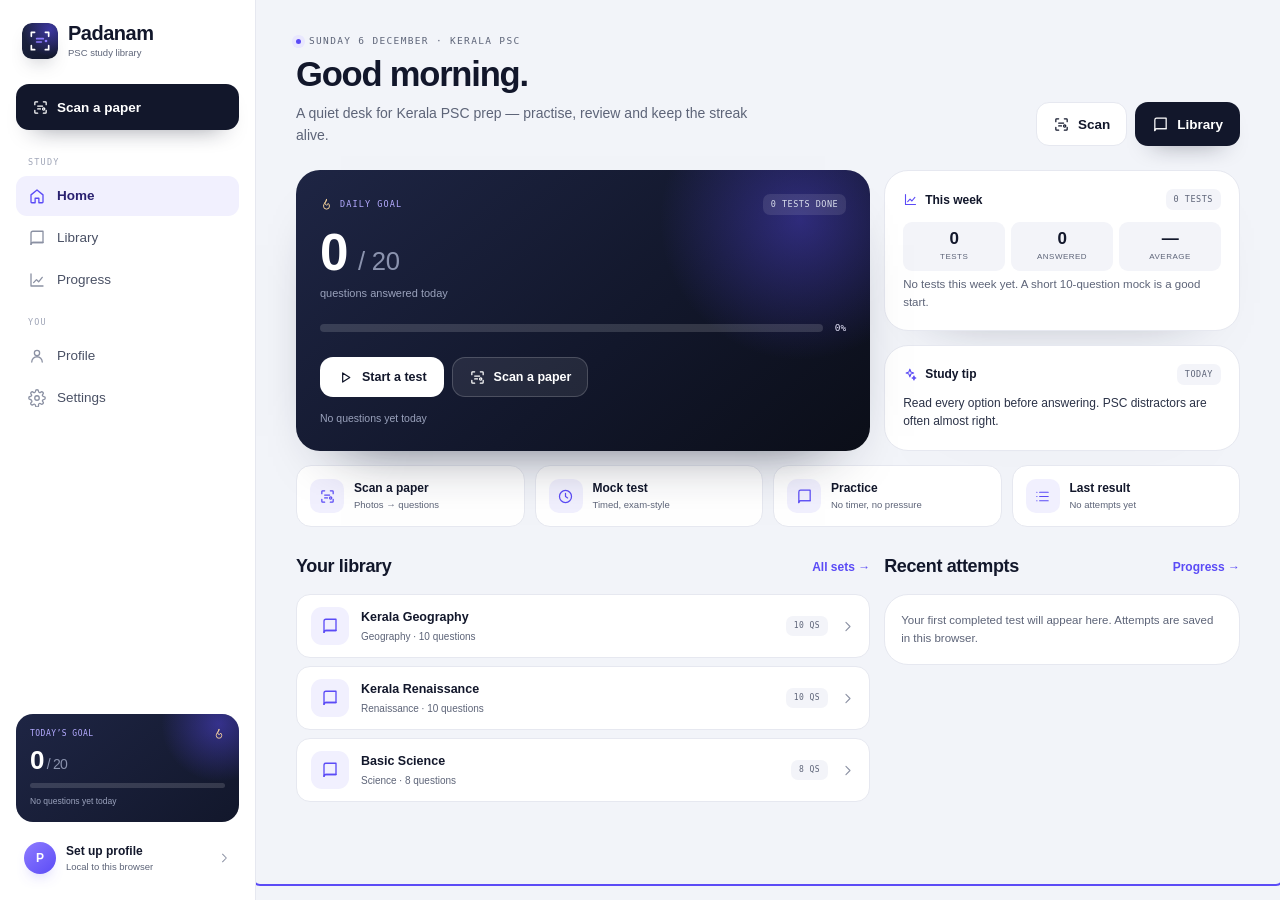
==== commit 1da6c22b: "Add Neon cloud sync for the browser app" ====
--- a/web/index.html
+++ b/web/index.html
@@ -20,6 +20,7 @@
 <script src="js/data.js" defer></script>
 <script src="js/core.js" defer></script>
 <script src="js/gemini.js" defer></script>
+<script src="js/sync.js" defer></script>
 <script src="js/views.js" defer></script>
 <script src="js/app.js" defer></script>
 </head>
--- a/web/css/account.css
+++ b/web/css/account.css
@@ -207,6 +207,11 @@
 .provider-panel { margin-top: 16px; }
 .provider-panel[hidden] { display: none; }
 
+.sync-auto { margin-top: 14px; }
+.sync-auto span { display: flex; flex-direction: column; gap: 2px; }
+.sync-auto strong { font-size: 11.5px; color: var(--navy); }
+.sync-auto small { font-size: 10px; color: var(--muted); line-height: 1.45; }
+
 @media (max-width: 640px) {
   .provider-grid { grid-template-columns: 1fr; }
 }
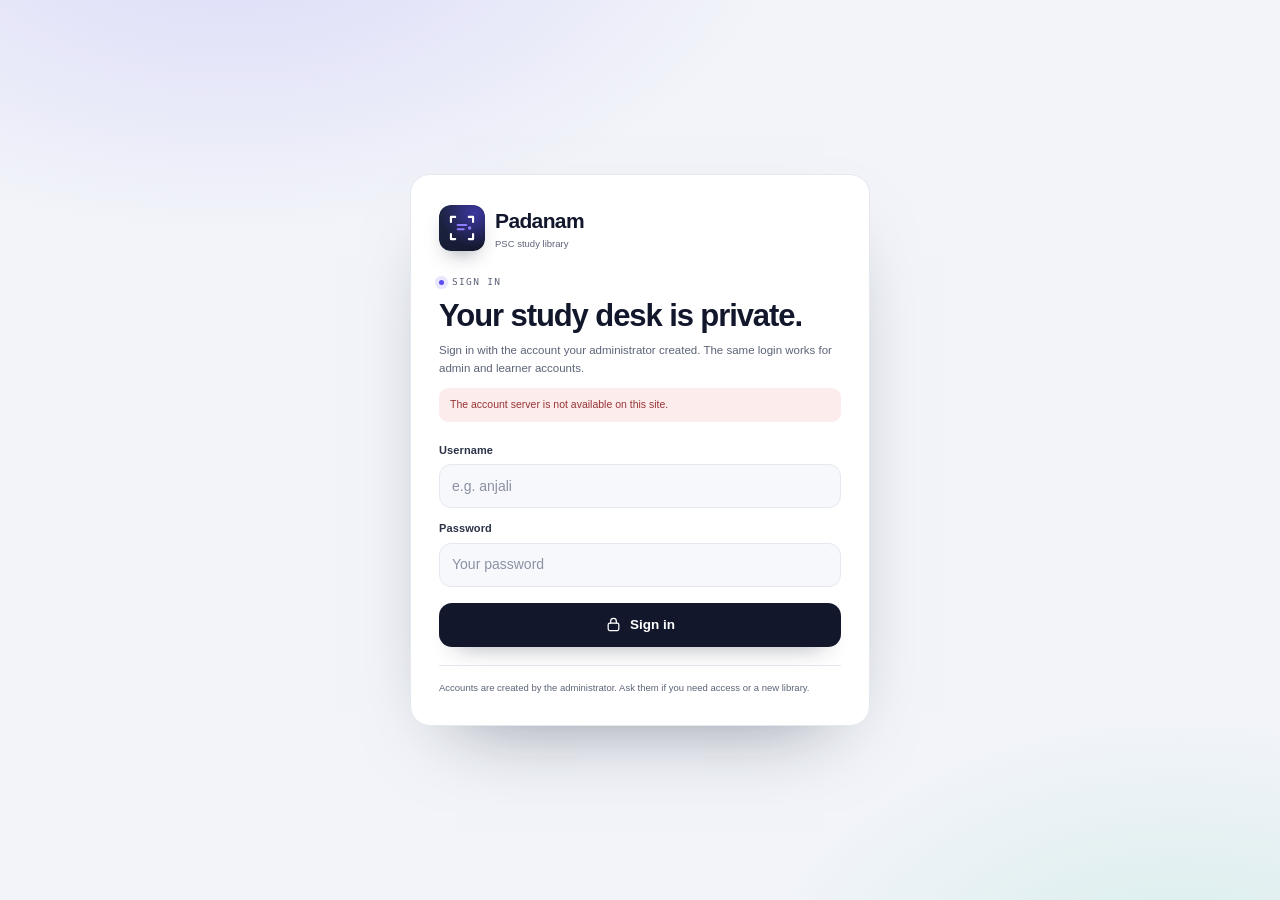
==== commit 2bef0c94: "Add Neon accounts, admin console and assigned libraries" ====
--- a/web/index.html
+++ b/web/index.html
@@ -4,9 +4,22 @@
 <meta charset="utf-8">
 <meta name="viewport" content="width=device-width, initial-scale=1, viewport-fit=cover">
 <title>Padanam — PSC practice, in your browser</title>
-<meta name="description" content="Padanam for the web: scan PSC question papers with Gemini or a custom OpenAI-compatible API, keep a bilingual library, and take practice or timed mock exams. All data stays in your browser.">
+<meta name="description" content="Padanam for the web: sign in to a bilingual Kerala PSC study library assigned by your administrator, take practice or timed mock exams, and keep progress in sync through Neon.">
 <meta name="theme-color" content="#F2F4F9">
-<meta name="color-scheme" content="light">
+<meta name="color-scheme" content="light dark">
+<script>
+  (function () {
+    try {
+      var choice = localStorage.getItem('padanam.theme.v1');
+      var media = window.matchMedia && window.matchMedia('(prefers-color-scheme: dark)');
+      var dark = choice === 'dark' || (choice !== 'light' && media && media.matches);
+      document.documentElement.setAttribute('data-theme', dark ? 'dark' : 'light');
+      document.documentElement.style.colorScheme = dark ? 'dark' : 'light';
+      var meta = document.querySelector('meta[name="theme-color"]');
+      if (meta) meta.setAttribute('content', dark ? '#0B0F1A' : '#F2F4F9');
+    } catch (err) {}
+  })();
+</script>
 <meta property="og:title" content="Padanam for the web">
 <meta property="og:description" content="A bilingual, local-first PSC question library — scan with Gemini or your own OpenAI-compatible endpoint, practise and review in your browser.">
 <link rel="icon" href="assets/favicon.svg" type="image/svg+xml">
@@ -19,8 +32,11 @@
 <link rel="stylesheet" href="css/account.css">
 <script src="js/data.js" defer></script>
 <script src="js/core.js" defer></script>
+<script src="js/theme.js" defer></script>
 <script src="js/gemini.js" defer></script>
 <script src="js/sync.js" defer></script>
+<script src="js/auth.js" defer></script>
+<script src="js/admin.js" defer></script>
 <script src="js/views.js" defer></script>
 <script src="js/app.js" defer></script>
 </head>
@@ -68,9 +84,14 @@
   <symbol id="i-x-circle" viewBox="0 0 24 24"><circle cx="12" cy="12" r="8.5"/><path d="m9 9 6 6M15 9l-6 6"/></symbol>
   <symbol id="i-lock" viewBox="0 0 24 24"><rect x="4.5" y="10" width="15" height="10.5" rx="2"/><path d="M8 10V7.5a4 4 0 0 1 8 0V10"/></symbol>
   <symbol id="i-eye" viewBox="0 0 24 24"><path d="M2.5 12S6 5.5 12 5.5 21.5 12 21.5 12 18 18.5 12 18.5 2.5 12 2.5 12Z"/><circle cx="12" cy="12" r="3"/></symbol>
+  <symbol id="i-sun" viewBox="0 0 24 24"><circle cx="12" cy="12" r="4"/><path d="M12 2v2M12 20v2M4.9 4.9l1.4 1.4M17.7 17.7l1.4 1.4M2 12h2M20 12h2M4.9 19.1l1.4-1.4M17.7 6.3l1.4-1.4"/></symbol>
+  <symbol id="i-moon" viewBox="0 0 24 24"><path d="M20 14.5A8 8 0 0 1 9.5 4a8.5 8.5 0 1 0 10.5 10.5Z"/></symbol>
+  <symbol id="i-monitor" viewBox="0 0 24 24"><rect x="3" y="4" width="18" height="13" rx="2"/><path d="M8 21h8M12 17v4"/></symbol>
   <symbol id="i-import" viewBox="0 0 24 24"><path d="M12 3.5v11m0 0 4.2-4.2M12 14.5 7.8 10.3"/><path d="M4 15v4a1 1 0 0 0 1 1h14a1 1 0 0 0 1-1v-4"/></symbol>
   <symbol id="i-bookmark" viewBox="0 0 24 24"><path d="M6 3h12v18l-6-4.5L6 21V3Z"/></symbol>
   <symbol id="i-grid" viewBox="0 0 24 24"><rect x="3.5" y="3.5" width="7" height="7" rx="1.5"/><rect x="13.5" y="3.5" width="7" height="7" rx="1.5"/><rect x="3.5" y="13.5" width="7" height="7" rx="1.5"/><rect x="13.5" y="13.5" width="7" height="7" rx="1.5"/></symbol>
+  <symbol id="i-logout" viewBox="0 0 24 24"><path d="M9 4H5a1 1 0 0 0-1 1v14a1 1 0 0 0 1 1h4"/><path d="M14 8l4 4-4 4M18 12H9"/></symbol>
+  <symbol id="i-info" viewBox="0 0 24 24"><circle cx="12" cy="12" r="8.5"/><path d="M12 11v5.5M12 7.5v.2"/></symbol>
 </svg>
 
 <div class="app-shell" id="appShell">
@@ -85,7 +106,7 @@
       </span>
     </a>
 
-    <a class="btn btn-primary rail-cta" href="#/scan">
+    <a class="btn btn-primary rail-cta" href="#/scan" data-admin-only>
       <svg class="icon" aria-hidden="true"><use href="#i-scan"/></svg>
       Scan a paper
     </a>
@@ -98,6 +119,7 @@
       <p class="rail-label mono">You</p>
       <a href="#/profile" data-nav="profile"><svg class="icon" aria-hidden="true"><use href="#i-user"/></svg>Profile</a>
       <a href="#/settings" data-nav="settings"><svg class="icon" aria-hidden="true"><use href="#i-settings"/></svg>Settings</a>
+      <a href="#/admin" data-nav="admin" data-admin-only><svg class="icon" aria-hidden="true"><use href="#i-lock"/></svg>Admin console</a>
     </nav>
 
     <div class="rail-bottom">
@@ -115,7 +137,7 @@
         <span class="avatar avatar--sm" data-bind="avatar">P</span>
         <span class="rail-user-copy">
           <strong data-bind="user-name">Set up profile</strong>
-          <small>Local to this browser</small>
+          <small data-bind="user-role">Local to this browser</small>
         </span>
         <svg class="icon" aria-hidden="true"><use href="#i-chevron-right"/></svg>
       </a>
@@ -151,7 +173,7 @@
   <nav class="tabbar" aria-label="Sections">
     <a href="#/home" data-nav="home"><svg class="icon" aria-hidden="true"><use href="#i-home"/></svg><span>Home</span></a>
     <a href="#/library" data-nav="library"><svg class="icon" aria-hidden="true"><use href="#i-book"/></svg><span>Library</span></a>
-    <a class="tabbar-scan" href="#/scan" data-nav="scan" aria-label="Scan a paper">
+    <a class="tabbar-scan" href="#/scan" data-nav="scan" data-admin-only aria-label="Scan a paper">
       <span class="tabbar-scan-btn"><svg class="icon" aria-hidden="true"><use href="#i-scan"/></svg></span>
       <span>Scan</span>
     </a>
--- a/web/css/tokens.css
+++ b/web/css/tokens.css
@@ -73,6 +73,56 @@
   --shadow-card: 0 26px 60px -52px rgba(18, 23, 43, .55);
   --shadow-pop: 0 34px 70px -30px rgba(18, 23, 43, .45);
   --ease: cubic-bezier(.2, .65, .3, 1);
+}
+
+/* ── Dark theme tokens ────────────────────────────────── */
+html[data-theme="dark"] {
+  color-scheme: dark;
+  --cloud: #0B0F1A;
+  --white: #151B2E;
+  --navy: #F3F5FB;
+  --ink: #F3F5FB;
+  --ink-soft: #D5DAE8;
+  --muted: #9BA5BE;
+  --placeholder: #78839D;
+  --hairline: #242C43;
+  --hairline-strong: #35405D;
+  --track: #2A324C;
+  --track-soft: #222940;
+  --surface: #141A2E;
+  --surface-muted: #1A2138;
+  --surface-field: #101625;
+
+  --indigo: #8C7BFF;
+  --indigo-deep: #5B4BF6;
+  --indigo-soft: #2B2659;
+  --indigo-wash: #1E1C3D;
+  --indigo-text: #C9C1FF;
+  --indigo-pale: #B9AEFF;
+  --indigo-mid: #8C7BFF;
+
+  --success: #3DD6B0;
+  --success-ink: #8DEBD0;
+  --success-soft: #12332A;
+  --success-wash: #102D25;
+  --success-bright: #7DE3C0;
+  --amber: #F6B84B;
+  --amber-deep: #FFD078;
+  --amber-ink: #FFD48B;
+  --amber-soft: #352811;
+  --orange: #FF9B54;
+  --orange-soft: #3A2415;
+  --danger: #F27E7E;
+  --danger-ink: #FFB3B3;
+  --danger-soft: #3A1D22;
+
+  --card-top: #20284A;
+  --card-bottom: #12182B;
+  --dark: #080B13;
+  --dark-surface: #10152A;
+
+  --shadow-card: 0 26px 60px -52px rgba(0, 0, 0, .9);
+  --shadow-pop: 0 34px 70px -30px rgba(0, 0, 0, .8);
 }
 
 /* ── Reset & base ─────────────────────────────────────── */
@@ -686,3 +736,36 @@
     transition-duration: .001ms !important;
   }
 }
+
+/* ── Dark theme: base components ──────────────────────── */
+html[data-theme="dark"] .skip-link { background: #6F5CF5; color: #fff; }
+html[data-theme="dark"] .btn-primary,
+html[data-theme="dark"] .btn-indigo { background: #6F5CF5; color: #fff; box-shadow: 0 12px 24px -18px rgba(0, 0, 0, .9); }
+html[data-theme="dark"] .btn-primary:hover,
+html[data-theme="dark"] .btn-indigo:hover { background: #5B4BF6; box-shadow: 0 18px 30px -20px rgba(0, 0, 0, .85); }
+html[data-theme="dark"] .btn-soft { border-color: var(--indigo-soft); }
+html[data-theme="dark"] .btn-ghost { background: var(--surface); }
+html[data-theme="dark"] .btn-danger { border-color: #5A2B31; }
+html[data-theme="dark"] .btn-danger:hover { background: #4A252B; }
+html[data-theme="dark"] .btn-danger-solid { background: #B93A3F; color: #fff; }
+html[data-theme="dark"] .btn-danger-solid:hover { background: #9E2F35; }
+html[data-theme="dark"] .btn-white { background: #F3F5FB; color: #12172B; }
+html[data-theme="dark"] .btn-white:hover { background: #FFFFFF; }
+html[data-theme="dark"] .icon-btn { background: var(--surface); }
+html[data-theme="dark"] .chip--orange { color: var(--orange); }
+html[data-theme="dark"] .dark-card { border: 1px solid var(--hairline); }
+html[data-theme="dark"] .avatar { background: linear-gradient(140deg, var(--indigo), #6F5CF5); }
+html[data-theme="dark"] .ring { --ring-track: #2A324C; }
+html[data-theme="dark"] .ring::after { background: var(--surface); }
+html[data-theme="dark"] .stat-tile { background: var(--surface); }
+html[data-theme="dark"] .segmented:not(.segmented--dark) .is-active { background: var(--hairline-strong); color: var(--navy); box-shadow: 0 1px 3px rgba(0, 0, 0, .55); }
+html[data-theme="dark"] .input:focus,
+html[data-theme="dark"] .textarea:focus,
+html[data-theme="dark"] .select:focus { background: var(--surface); box-shadow: 0 0 0 3px var(--indigo-wash); }
+html[data-theme="dark"] .select {
+  background-image: url("data:image/svg+xml,%3Csvg xmlns='http://www.w3.org/2000/svg' width='16' height='16' viewBox='0 0 24 24' fill='none' stroke='%239BA5BE' stroke-width='2' stroke-linecap='round'%3E%3Cpath d='m6 9 6 6 6-6'/%3E%3C/svg%3E");
+}
+html[data-theme="dark"] .modal { background: var(--surface); }
+html[data-theme="dark"] .modal-head { background: var(--surface); }
+html[data-theme="dark"] .modal-foot { background: linear-gradient(transparent, var(--surface) 30%); }
+html[data-theme="dark"] .toast { background: var(--surface); }
--- a/web/css/app.css
+++ b/web/css/app.css
@@ -780,3 +780,31 @@
   .segmented { width: 100%; }
   .segmented button, .segmented a { flex: 1; }
 }
+
+/* ── Dark theme: shell, home, library, set detail ─────── */
+html[data-theme="dark"] .rail { background: var(--surface); }
+html[data-theme="dark"] .rail-label { color: var(--placeholder); }
+html[data-theme="dark"] .rail-nav a { color: var(--ink-soft); }
+html[data-theme="dark"] .rail-nav a .icon { color: var(--placeholder); }
+html[data-theme="dark"] .resume-card { border-color: var(--indigo-soft); background: linear-gradient(160deg, var(--surface), var(--indigo-wash)); }
+html[data-theme="dark"] .goal-percent { color: var(--indigo-pale); }
+html[data-theme="dark"] .quick-action { background: var(--surface); }
+html[data-theme="dark"] .quick-action:hover { border-color: var(--indigo-soft); box-shadow: 0 18px 30px -28px rgba(0, 0, 0, .9); }
+html[data-theme="dark"] .set-row { background: var(--surface); }
+html[data-theme="dark"] .set-row:hover { border-color: var(--indigo-soft); }
+html[data-theme="dark"] .search-box .input { background: var(--surface-field); }
+html[data-theme="dark"] .library-tools .select { background-color: var(--surface-field); }
+html[data-theme="dark"] .filter-chip { background: var(--surface); }
+html[data-theme="dark"] .filter-chip.is-active { background: #6F5CF5; border-color: #6F5CF5; color: #fff; }
+html[data-theme="dark"] .set-card { background: var(--surface); }
+html[data-theme="dark"] .set-card:hover { border-color: var(--indigo-soft); box-shadow: 0 24px 44px -38px rgba(0, 0, 0, .9); }
+html[data-theme="dark"] .set-card-meta .dot-sep { color: var(--placeholder); }
+html[data-theme="dark"] .new-card { border-color: var(--hairline-strong); background: rgba(20, 26, 46, .45); }
+html[data-theme="dark"] .new-card-icon { background: var(--surface); }
+html[data-theme="dark"] .set-hero { background: var(--surface); }
+html[data-theme="dark"] .q-card { background: var(--surface); }
+html[data-theme="dark"] .q-option.is-correct { border-color: #2A5B4E; }
+html[data-theme="dark"] .q-option.is-correct .letter { background: var(--surface); }
+html[data-theme="dark"] .mobile-top { border-bottom-color: rgba(36, 44, 67, .8); background: rgba(11, 15, 26, .9); }
+html[data-theme="dark"] .tabbar { border-top-color: rgba(36, 44, 67, .9); background: rgba(17, 22, 37, .97); }
+html[data-theme="dark"] .tabbar a { color: var(--placeholder); }
--- a/web/css/views.css
+++ b/web/css/views.css
@@ -564,3 +564,36 @@
   .review-option { font-size: 11px; }
   .review-explain { flex-direction: column; gap: 4px; }
 }
+
+/* ── Dark theme: scan, exam, results ──────────────────── */
+html[data-theme="dark"] .scan-drop { border-color: var(--hairline-strong); }
+html[data-theme="dark"] .scan-drop-icon { border-color: var(--indigo-soft); background: var(--surface); }
+html[data-theme="dark"] .mode-option { background: var(--surface); }
+html[data-theme="dark"] .mode-option:hover { border-color: var(--indigo-soft); }
+html[data-theme="dark"] .mode-icon { background: var(--surface); }
+html[data-theme="dark"] .choice { background: var(--surface); }
+html[data-theme="dark"] .choice.is-active { background: #6F5CF5; border-color: #6F5CF5; color: #fff; }
+html[data-theme="dark"] .exam-top { background: rgba(20, 26, 46, .92); }
+html[data-theme="dark"] .option { background: var(--surface); }
+html[data-theme="dark"] .option:hover { border-color: var(--indigo-soft); }
+html[data-theme="dark"] .option-letter { color: var(--muted); }
+html[data-theme="dark"] .flag-btn.is-active { border-color: #5C4720; }
+html[data-theme="dark"] .palette-btn { background: var(--surface); }
+html[data-theme="dark"] .palette-btn.is-answered { border-color: var(--indigo-soft); }
+html[data-theme="dark"] .palette-legend i { background: var(--surface); }
+html[data-theme="dark"] .palette-legend .answered { border-color: var(--indigo-soft); }
+html[data-theme="dark"] .result-hero {
+  background:
+    radial-gradient(ellipse 60% 120% at 100% 0%, var(--success-soft), transparent 60%),
+    var(--surface);
+}
+html[data-theme="dark"] .result-hero.is-fail {
+  background:
+    radial-gradient(ellipse 60% 120% at 100% 0%, var(--amber-soft), transparent 60%),
+    var(--surface);
+}
+html[data-theme="dark"] .review-card { background: var(--surface); }
+html[data-theme="dark"] .review-option.is-correct { border-color: #2A5B4E; }
+html[data-theme="dark"] .review-option.is-correct .letter { background: var(--surface); }
+html[data-theme="dark"] .review-option.is-selected { border-color: #663036; }
+html[data-theme="dark"] .review-option.is-selected.is-correct { border-color: #2A5B4E; }
--- a/web/css/account.css
+++ b/web/css/account.css
@@ -207,13 +207,59 @@
 .provider-panel { margin-top: 16px; }
 .provider-panel[hidden] { display: none; }
 
+.field-label-row {
+  display: flex;
+  align-items: center;
+  justify-content: space-between;
+  gap: 8px;
+  flex-wrap: wrap;
+}
+.field-label-row .field-label { margin: 0; }
+.model-fetch { flex: none; height: 30px; padding: 0 9px; border-radius: 9px; font-size: 11px; }
+.model-fetch .icon { width: 13px; height: 13px; }
+.model-fetch .spinner { width: 12px; height: 12px; border-width: 1.5px; }
+.model-status.is-success { color: var(--success-ink); }
+.model-status.is-error { color: var(--danger-ink); }
+.model-catalog {
+  display: flex;
+  flex-wrap: wrap;
+  gap: 5px;
+  max-height: 168px;
+  overflow: auto;
+  padding: 9px 10px;
+  border: 1px solid var(--hairline);
+  border-radius: 10px;
+  background: var(--surface-field);
+}
+.model-catalog:empty { display: none; }
+.model-chip {
+  display: inline-flex;
+  align-items: center;
+  max-width: 100%;
+  padding: 4px 7px;
+  border: 1px solid var(--hairline);
+  border-radius: 6px;
+  background: var(--surface);
+  color: var(--ink-soft);
+  font-size: 9px;
+  line-height: 1.3;
+  overflow-wrap: anywhere;
+}
+html[data-theme="dark"] .model-chip { background: var(--surface-muted); }
+
 .sync-auto { margin-top: 14px; }
 .sync-auto span { display: flex; flex-direction: column; gap: 2px; }
 .sync-auto strong { font-size: 11.5px; color: var(--navy); }
 .sync-auto small { font-size: 10px; color: var(--muted); line-height: 1.45; }
 
+.theme-switch { margin-top: 2px; }
+.theme-switch button { min-height: 38px; padding: 0 16px; gap: 7px; }
+.theme-switch button .icon { width: 15px; height: 15px; }
+
 @media (max-width: 640px) {
   .provider-grid { grid-template-columns: 1fr; }
+  .theme-switch { width: 100%; }
+  .theme-switch button { flex: 1; }
 }
 
 .settings-note {
@@ -346,3 +392,182 @@
   .profile-stats { gap: 4px; }
   .profile-stats strong { font-size: 21px; }
 }
+
+/* ── Dark theme: progress, profile, settings, forms ───── */
+html[data-theme="dark"] .progress-kpis .stat-tile { background: var(--surface); }
+html[data-theme="dark"] .trend-chart .dot { fill: var(--surface); }
+html[data-theme="dark"] .lang-choice { background: var(--surface); }
+html[data-theme="dark"] .details-block .input,
+html[data-theme="dark"] .details-block .textarea { background: var(--surface-field); }
+html[data-theme="dark"] .option-input.is-correct .input { border-color: #2A5B4E; }
+
+/* ── Role visibility ──────────────────────────────────── */
+[hidden] { display: none !important; }
+@media (max-width: 820px) {
+  body:not(.is-admin) .tabbar { grid-template-columns: repeat(4, 1fr); }
+}
+
+/* ── Auth gate ────────────────────────────────────────── */
+body.is-auth {
+  background:
+    radial-gradient(900px 520px at 18% -10%, rgba(91, 75, 246, .16), transparent 62%),
+    radial-gradient(720px 460px at 92% 110%, rgba(16, 185, 129, .12), transparent 60%),
+    var(--cloud);
+}
+body.is-auth .rail,
+body.is-auth .mobile-top,
+body.is-auth .tabbar { display: none; }
+body.is-auth .app-main { margin-left: 0; min-height: 100vh; }
+body.is-auth .view {
+  display: flex;
+  align-items: center;
+  justify-content: center;
+  max-width: none;
+  min-height: 100vh;
+  padding: 36px 20px;
+}
+
+.auth-gate { width: 100%; max-width: 460px; }
+.auth-card {
+  padding: 30px 28px;
+  border: 1px solid var(--hairline);
+  border-radius: 20px;
+  background: var(--surface);
+  box-shadow: 0 34px 80px -46px rgba(18, 23, 43, .55);
+}
+.auth-brand {
+  display: inline-flex;
+  align-items: center;
+  gap: 10px;
+  margin-bottom: 24px;
+  text-decoration: none;
+}
+.auth-brand img { border-radius: 12px; box-shadow: 0 10px 22px -12px rgba(18, 23, 43, .7); }
+.auth-brand span { display: flex; flex-direction: column; }
+.auth-brand strong {
+  font-family: var(--font-display);
+  font-size: 21px;
+  font-weight: 600;
+  letter-spacing: -.03em;
+  color: var(--navy);
+}
+.auth-brand small { color: var(--muted); font-size: 9.5px; }
+.auth-card .eyebrow { margin-bottom: 9px; }
+.auth-card h1 {
+  font-family: var(--font-display);
+  font-size: clamp(24px, 4.6vw, 31px);
+  font-weight: 600;
+  line-height: 1.08;
+  letter-spacing: -.035em;
+  color: var(--navy);
+}
+.auth-sub { margin-top: 9px; color: var(--muted); font-size: 11.5px; line-height: 1.6; }
+.auth-form { margin-top: 20px; }
+.auth-form .field + .field { margin-top: 12px; }
+.auth-form .btn { margin-top: 16px; height: 44px; }
+.auth-error {
+  margin-top: 10px;
+  padding: 9px 11px;
+  border-radius: 9px;
+  background: var(--danger-soft);
+  color: var(--danger-ink);
+  font-size: 10.5px;
+  line-height: 1.5;
+}
+.auth-error:empty { display: none; }
+.auth-note { margin-top: 18px; padding-top: 14px; border-top: 1px solid var(--hairline); color: var(--muted); font-size: 9.5px; line-height: 1.6; }
+.auth-note .mono { font-size: 9px; }
+.setup-list { display: flex; flex-direction: column; gap: 8px; margin-top: 18px; }
+.setup-list div {
+  padding: 10px 12px;
+  border: 1px solid var(--hairline);
+  border-radius: 10px;
+  background: var(--surface-field);
+}
+.setup-list code {
+  display: block;
+  color: var(--indigo-text);
+  font-family: var(--font-mono);
+  font-size: 10.5px;
+  font-weight: 600;
+}
+.setup-list span { display: block; margin-top: 3px; color: var(--muted); font-size: 9.5px; line-height: 1.5; }
+
+/* ── Admin console ────────────────────────────────────── */
+.admin-create { padding-top: 16px; border-top: 1px solid var(--hairline); }
+.admin-user-list { display: flex; flex-direction: column; gap: 10px; }
+.admin-user {
+  padding: 14px;
+  border: 1px solid var(--hairline);
+  border-radius: 13px;
+  background: var(--surface-field);
+}
+.admin-user-head { display: flex; align-items: center; gap: 10px; }
+.admin-user-copy { flex: 1; min-width: 0; }
+.admin-user-copy strong {
+  display: block;
+  overflow: hidden;
+  color: var(--navy);
+  font-size: 12.5px;
+  font-weight: 600;
+  text-overflow: ellipsis;
+  white-space: nowrap;
+}
+.admin-user-copy small { display: block; margin-top: 1px; color: var(--muted); font-size: 9.5px; }
+.admin-user-sets { display: flex; flex-wrap: wrap; gap: 5px; margin-top: 11px; }
+.admin-user-sets .chip { font-size: 9px; }
+.admin-user-sets .chip .icon { width: 11px; height: 11px; }
+.admin-assign { margin-top: 12px; padding-top: 10px; border-top: 1px solid var(--hairline); }
+.admin-assign summary {
+  color: var(--indigo-text);
+  font-size: 10.5px;
+  font-weight: 600;
+  cursor: pointer;
+  list-style: none;
+}
+.admin-assign summary::-webkit-details-marker { display: none; }
+.admin-assign summary::after { content: " +"; font-family: var(--font-mono); }
+.admin-assign[open] summary::after { content: " −"; }
+.admin-set-list { display: grid; grid-template-columns: 1fr 1fr; gap: 6px; margin-top: 10px; }
+.admin-set-choice {
+  align-items: flex-start;
+  padding: 9px 10px;
+  border: 1px solid var(--hairline);
+  border-radius: 9px;
+  background: var(--surface);
+}
+.admin-set-choice span { display: flex; flex-direction: column; gap: 2px; min-width: 0; }
+.admin-set-choice strong { font-size: 10.5px; line-height: 1.3; }
+.admin-set-choice small { color: var(--muted); font-size: 9px; }
+.admin-empty {
+  display: flex;
+  flex-direction: column;
+  align-items: center;
+  padding: 24px 14px;
+  border: 1px dashed var(--hairline);
+  border-radius: 13px;
+  text-align: center;
+}
+.admin-empty h3 { margin-top: 9px; font-size: 13px; }
+.admin-empty p { max-width: 300px; margin-top: 4px; color: var(--muted); font-size: 10px; line-height: 1.55; }
+
+@media (max-width: 720px) {
+  .auth-card { padding: 24px 20px; border-radius: 17px; }
+  .admin-set-list { grid-template-columns: 1fr; }
+  .admin-user { padding: 12px; }
+}
+
+/* ── Dark theme: auth and admin ───────────────────────── */
+html[data-theme="dark"] body.is-auth {
+  background:
+    radial-gradient(900px 520px at 18% -10%, rgba(91, 75, 246, .28), transparent 62%),
+    radial-gradient(720px 460px at 92% 110%, rgba(16, 185, 129, .16), transparent 60%),
+    var(--cloud);
+}
+html[data-theme="dark"] .auth-card { border-color: var(--hairline); }
+html[data-theme="dark"] .auth-brand strong,
+html[data-theme="dark"] .auth-card h1,
+html[data-theme="dark"] .admin-user-copy strong { color: var(--ink); }
+html[data-theme="dark"] .admin-user,
+html[data-theme="dark"] .setup-list div { background: var(--surface-muted); }
+html[data-theme="dark"] .admin-set-choice { background: var(--surface-field); }
